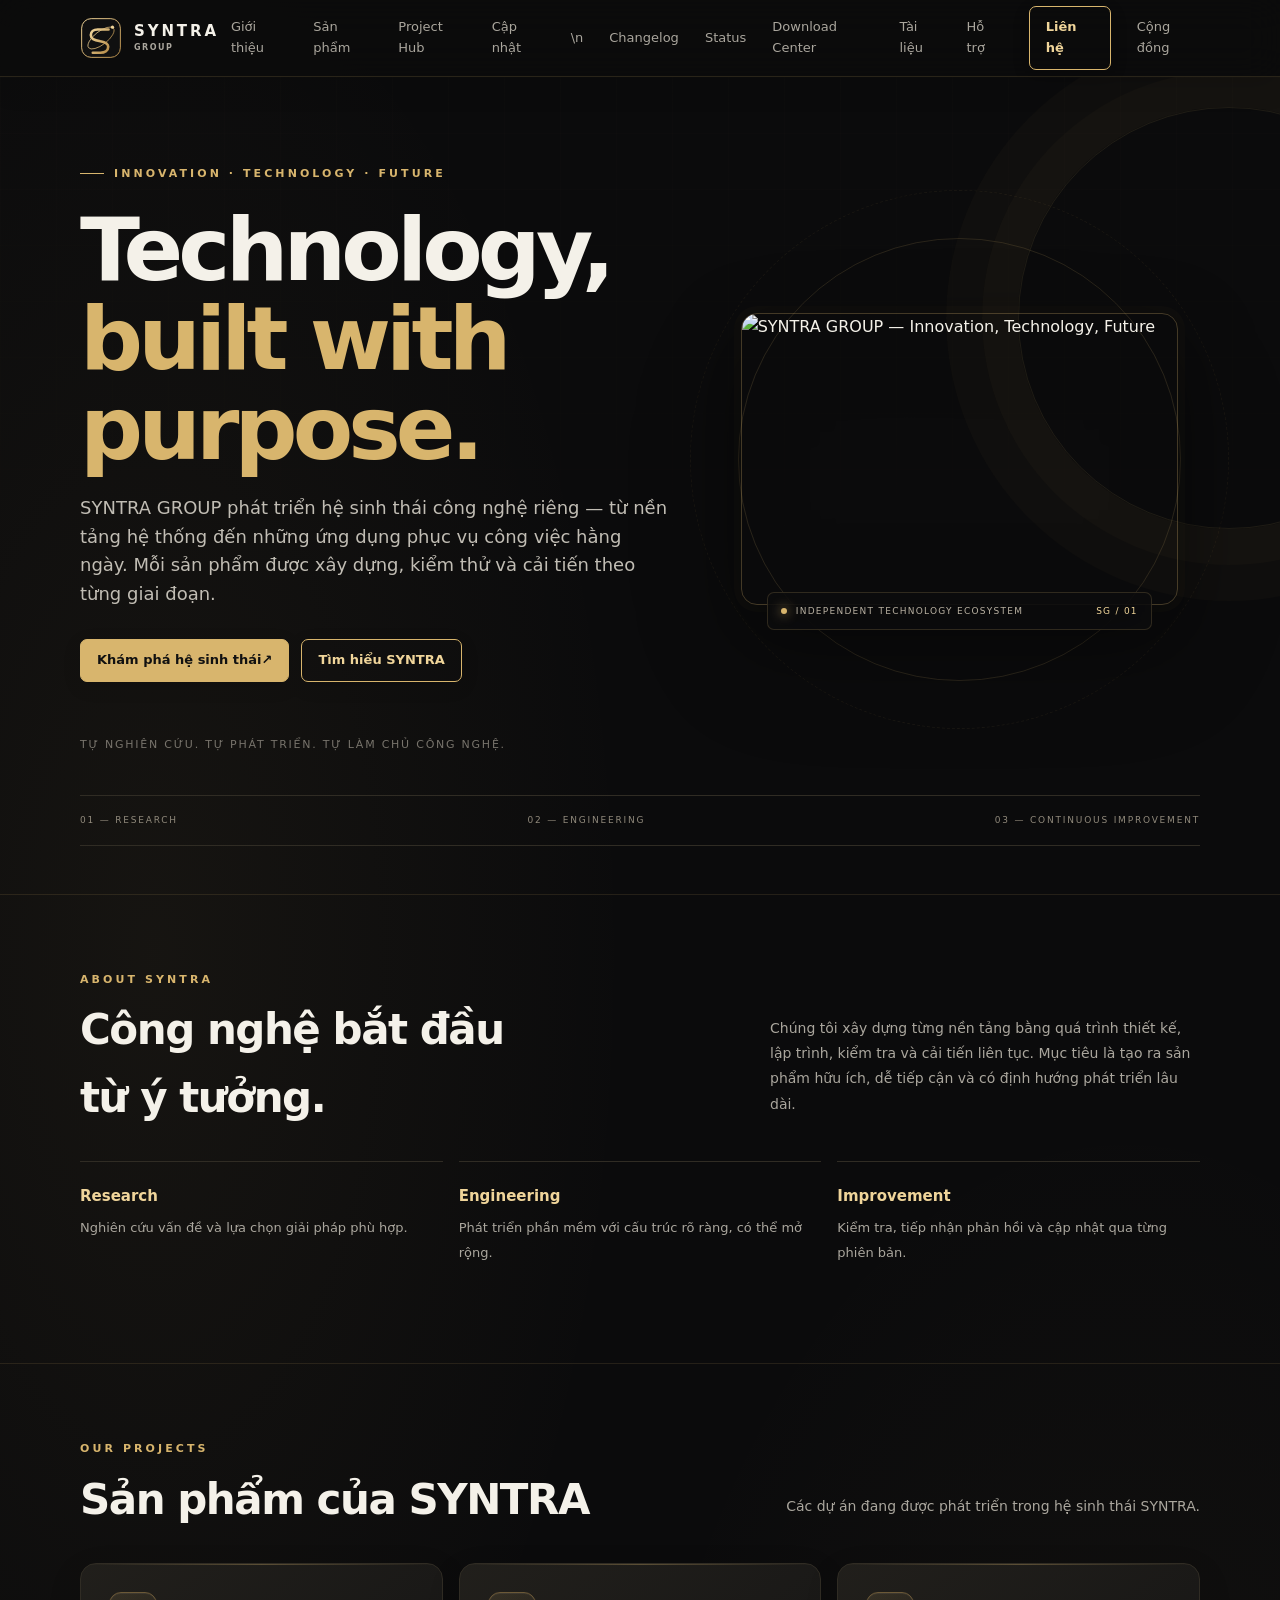
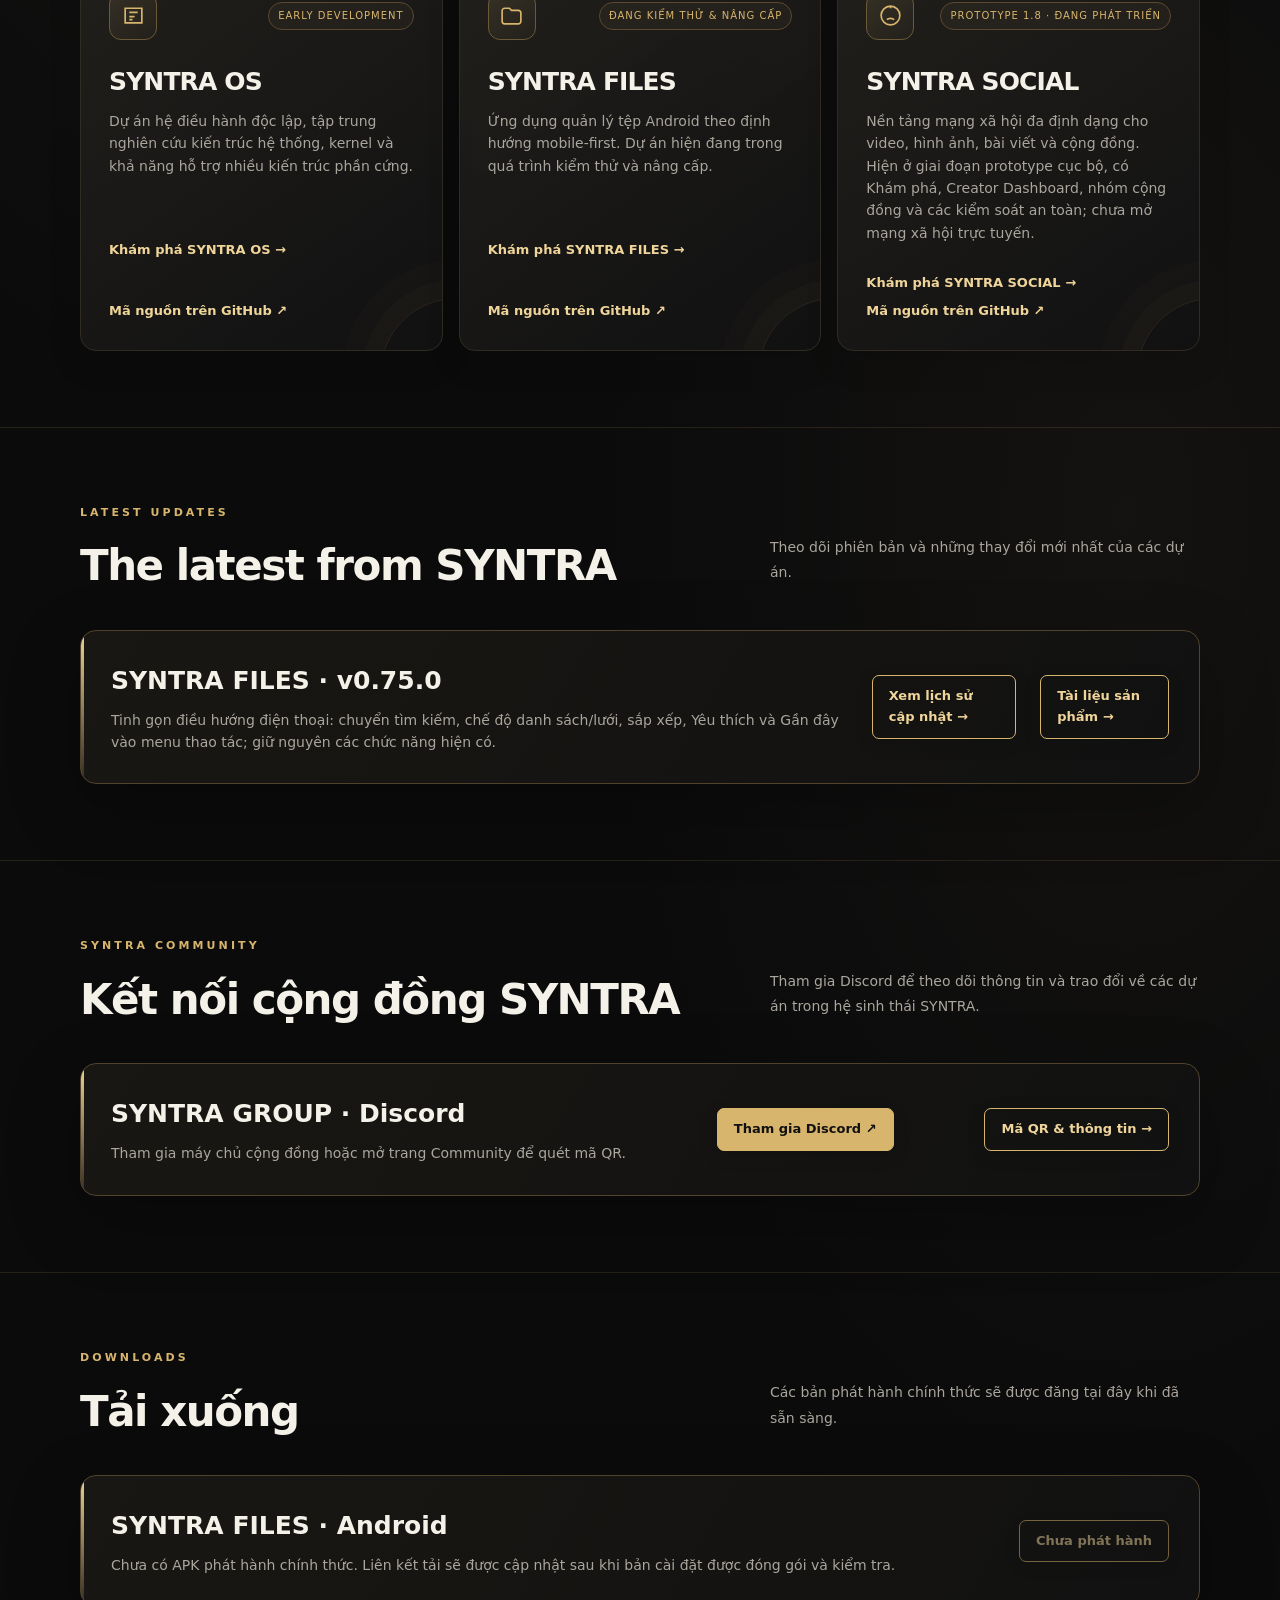
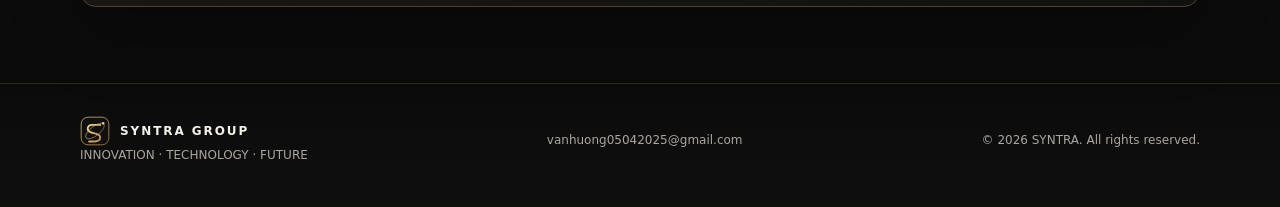
==== index.html @ cfcd8775 "Add Status navigation" ====
<!doctype html>
<html lang="vi">
<head>
  <meta charset="utf-8">
  <meta name="viewport" content="width=device-width, initial-scale=1">
    <meta http-equiv="Content-Security-Policy" content="default-src 'self'; base-uri 'self'; object-src 'none'; frame-src 'none'; form-action 'self'; script-src 'self' 'unsafe-inline'; style-src 'self' 'unsafe-inline'; img-src 'self' data: https://raw.githubusercontent.com; font-src 'self' data:; connect-src 'self'; media-src 'self'; upgrade-insecure-requests">
  <meta name="referrer" content="strict-origin-when-cross-origin">
<meta name="theme-color" content="#101010">
  <link rel="icon" type="image/svg+xml" href="assets/syntra-mark.svg">
  <meta name="description" content="SYNTRA GROUP — Hệ sinh thái công nghệ độc lập, phát triển SYNTRA OS, SYNTRA FILES và SYNTRA SOCIAL.">
  <meta name="author" content="SYNTRA GROUP">
  <link rel="canonical" href="https://dea78799-dotcom.github.io/SYNTRA-Website/">
<meta property="og:type" content="website">
<meta property="og:title" content="SYNTRA GROUP — Innovation · Technology · Future">
<meta property="og:description" content="Tự nghiên cứu, tự phát triển và làm chủ công nghệ với SYNTRA OS, SYNTRA FILES và SYNTRA SOCIAL.">
<meta property="og:url" content="https://dea78799-dotcom.github.io/SYNTRA-Website/">
<meta property="og:image" content="https://raw.githubusercontent.com/dea78799-dotcom/Hinh-anh/main/file_0000000076408209a2b7b2c33b416b28.png">
<meta property="og:image:alt" content="SYNTRA GROUP — Innovation, Technology, Future">
<meta name="twitter:card" content="summary_large_image">
<meta name="twitter:title" content="SYNTRA GROUP — Innovation · Technology · Future">
<meta name="twitter:description" content="Tự nghiên cứu, tự phát triển và làm chủ công nghệ với SYNTRA OS, SYNTRA FILES và SYNTRA SOCIAL.">
<meta name="twitter:image" content="https://raw.githubusercontent.com/dea78799-dotcom/Hinh-anh/main/file_0000000076408209a2b7b2c33b416b28.png">
<title>SYNTRA — Innovation • Technology • Future</title>
  <style>
    :root{color-scheme:dark;--bg:#0b0b0c;--panel:#141415;--panel2:#1b1b1d;--gold:#d8b56d;--gold2:#f0d59a;--text:#f4f1e9;--muted:#aaa69d;--line:#302c24;--max:1120px}
    *{box-sizing:border-box}
    .skip-link{position:absolute;left:12px;top:-60px;z-index:30;padding:10px 14px;background:var(--gold);color:#111;border-radius:6px;font-weight:700}
    .skip-link:focus{top:12px}
    :focus-visible{outline:2px solid var(--gold2);outline-offset:4px}
    .menu-toggle{display:none;width:42px;height:42px;border:1px solid var(--line);border-radius:8px;background:transparent;color:var(--text);align-items:center;justify-content:center;cursor:pointer}
    .menu-toggle svg{width:21px;height:21px}
    .menu-toggle[aria-expanded="true"]{border-color:var(--gold);color:var(--gold2)}
    .reading-progress{position:absolute;left:0;bottom:-1px;height:2px;width:0;background:var(--gold);transition:width .08s linear}
    .hero-logo{display:block;width:min(100%,460px);height:auto;max-height:300px;object-fit:contain;object-position:left center;margin:0 0 28px;border-radius:12px;box-shadow:0 20px 60px rgba(0,0,0,.24)}
    @media(max-width:600px){.hero-logo{width:min(100%,360px);max-height:230px;margin-bottom:22px}}
    .hero{position:relative;overflow:hidden}
    .hero:after{content:"";position:absolute;width:420px;height:420px;right:-160px;top:30px;border:1px solid rgba(216,181,109,.10);border-radius:50%;box-shadow:0 0 0 36px rgba(216,181,109,.025),0 0 0 72px rgba(216,181,109,.018);pointer-events:none}
    .hero .wrap{position:relative;z-index:1}
    html{scroll-behavior:smooth}
    body{margin:0;background:radial-gradient(ellipse at 80% 0%,rgba(216,181,109,.10),transparent 34%),var(--bg);color:var(--text);font-family:Inter,ui-sans-serif,system-ui,-apple-system,"Segoe UI",sans-serif;line-height:1.6}
    a{color:inherit;text-decoration:none}
    .wrap{width:min(var(--max),calc(100% - 40px));margin:auto}
    header{position:sticky;top:0;z-index:10;background:rgba(11,11,12,.88);backdrop-filter:blur(14px);border-bottom:1px solid rgba(216,181,109,.15)}
    .nav{height:76px;display:flex;align-items:center;justify-content:space-between;gap:20px}
    .brand{display:flex;align-items:center;gap:12px;font-weight:800;letter-spacing:.18em}
    .mark{width:42px;height:42px;display:block;flex:0 0 auto;transition:transform .35s ease}.brand:hover .mark{transform:rotate(8deg) scale(1.04)}
    .brand span:last-child{font-size:15px}
    .brand-word{display:flex;flex-direction:column;line-height:1.1;gap:4px}
    .brand-word small{font-size:8px;letter-spacing:.19em;color:var(--muted);font-weight:600}
    .hero-inner{animation:hero-enter .8s ease both}
    @keyframes hero-enter{from{opacity:0;transform:translateY(16px)}to{opacity:1;transform:translateY(0)}}
    .card{transition:transform .25s ease,border-color .25s ease,box-shadow .25s ease}
    .card:hover{transform:translateY(-5px);border-color:#80683e;box-shadow:0 14px 36px rgba(0,0,0,.22)}
    .product-icon svg{width:25px;height:25px;display:block}
    @media(prefers-reduced-motion:reduce){html{scroll-behavior:auto}*,*::before,*::after{animation-duration:.01ms!important;animation-iteration-count:1!important;transition-duration:.01ms!important}}
    nav{display:flex;align-items:center;gap:26px;color:var(--muted);font-size:13px}
    nav a:hover,.text-link:hover{color:var(--gold2)}
    .nav-cta,.button{display:inline-flex;align-items:center;justify-content:center;border:1px solid var(--gold);border-radius:7px;padding:10px 16px;color:var(--gold2);font-size:13px;font-weight:700;transition:.2s}
    .nav-cta:hover,.button:hover{background:var(--gold);color:#111}
    .hero{padding:88px 0 48px;min-height:0;display:block}.hero-layout{display:grid;grid-template-columns:minmax(0,1.05fr) minmax(300px,.85fr);align-items:center;gap:44px}.hero-copy{position:relative;z-index:2}.hero-visual{position:relative;min-height:350px;display:flex;align-items:center;justify-content:center;padding:22px}.hero-logo{position:relative;z-index:1;width:min(100%,460px);max-height:310px;object-fit:contain;object-position:center;margin:0;border:1px solid rgba(216,181,109,.2);box-shadow:0 30px 90px rgba(0,0,0,.42)}.hero-orbit{position:absolute;border:1px solid rgba(216,181,109,.15);border-radius:50%;aspect-ratio:1;pointer-events:none}.orbit-one{width:92%;}.orbit-two{width:112%;border-style:dashed;opacity:.45}.hero-visual-caption{position:absolute;z-index:2;left:10%;right:10%;bottom:4px;display:flex;align-items:center;gap:9px;padding:11px 13px;background:rgba(12,12,13,.86);border:1px solid rgba(216,181,109,.18);border-radius:7px;color:#b9b1a2;font-size:9px;letter-spacing:.14em}.caption-dot{width:6px;height:6px;background:var(--gold);border-radius:50%;box-shadow:0 0 12px var(--gold)}.caption-index{margin-left:auto;color:var(--gold2)}.eyebrow{display:flex;align-items:center;gap:10px}.eyebrow-line{width:24px;height:1px;background:var(--gold)}.hero-bottomline{display:flex;justify-content:space-between;gap:16px;margin-top:42px;padding:17px 0;border-top:1px solid var(--line);border-bottom:1px solid var(--line);color:#77736b;font-size:9px;letter-spacing:.17em}
    .eyebrow{color:var(--gold);font-size:11px;font-weight:800;letter-spacing:.28em;text-transform:uppercase}
    h1{font-size:clamp(46px,8vw,88px);line-height:1.02;letter-spacing:-.055em;margin:22px 0 20px;font-weight:750}
    h1 span{color:var(--gold)}
    .lead{max-width:650px;color:#c1bdb4;font-size:clamp(15px,2vw,18px)}
    .hero-actions{display:flex;flex-wrap:wrap;gap:12px;margin-top:30px}
    .button.primary{background:var(--gold);color:#111}
    .button.primary:hover{background:var(--gold2)}
    .hero-note{margin-top:54px;color:#77736b;font-size:11px;letter-spacing:.16em}
    section{padding:76px 0;border-top:1px solid rgba(216,181,109,.12)}
    .section-head{display:flex;justify-content:space-between;align-items:end;gap:24px;margin-bottom:30px}
    h2{font-size:clamp(28px,4vw,42px);letter-spacing:-.035em;margin:8px 0 0}
    .section-desc{max-width:430px;color:var(--muted);font-size:14px}
    .grid{display:grid;grid-template-columns:repeat(3,minmax(0,1fr));gap:16px}
    .card{background:linear-gradient(145deg,rgba(30,29,26,.96),rgba(17,17,18,.98));border:1px solid var(--line);border-radius:13px;padding:26px;min-height:280px;display:flex;flex-direction:column;position:relative;overflow:hidden}.card:before{content:"";position:absolute;inset:0 0 auto;height:1px;background:linear-gradient(90deg,transparent,rgba(216,181,109,.55),transparent);opacity:.6}.card h3{letter-spacing:-.035em}.card .text-link{display:inline-flex;align-items:center;gap:6px;width:fit-content;padding-top:7px}
    .card-top{display:flex;align-items:center;justify-content:space-between;gap:12px}
    .product-icon{width:48px;height:48px;border:1px solid #6c5937;border-radius:12px;display:grid;place-items:center;color:var(--gold);font-size:22px}
    .status{font-size:10px;letter-spacing:.1em;text-transform:uppercase;color:var(--gold);border:1px solid #5a492e;border-radius:30px;padding:5px 9px}
    h3{font-size:25px;margin:22px 0 8px}
    .card p{color:var(--muted);font-size:14px;margin:0 0 22px;max-width:470px}
    .card .text-link{margin-top:auto;color:var(--gold2);font-size:13px;font-weight:700}
    .download{background:linear-gradient(120deg,#191713,#111);border:1px solid #51432b;border-radius:14px;padding:30px;display:flex;align-items:center;justify-content:space-between;gap:24px}
    .download h3{margin:0 0 8px}
    .download p{margin:0;color:var(--muted);font-size:14px}
    .disabled{opacity:.5;cursor:not-allowed;pointer-events:none}
    .principles{display:grid;grid-template-columns:repeat(3,1fr);gap:16px}
    .principle{padding:22px 0;border-top:1px solid var(--line)}
    .principle b{display:block;color:var(--gold2);font-size:15px;margin-bottom:6px}
    .principle span{color:var(--muted);font-size:13px}
    footer{padding:32px 0 42px;border-top:1px solid rgba(216,181,109,.15);color:var(--muted);font-size:12px}
    .footer-row{display:flex;align-items:center;justify-content:space-between;gap:20px;flex-wrap:wrap}
    .footer-brand{color:var(--text);font-weight:800;letter-spacing:.16em}
    @media(max-width:700px){
      .wrap{width:min(100% - 30px,var(--max))}.nav{height:66px}
      .menu-toggle{display:inline-flex}
      nav{display:none;position:absolute;top:calc(100% + 1px);left:0;right:0;padding:14px 20px 18px;background:#111;border-bottom:1px solid var(--line);flex-direction:column;align-items:stretch;gap:4px}
      nav.open{display:flex}
      nav a{padding:11px 8px}
      nav a:not(.nav-cta){display:block}
      nav .nav-cta{margin-top:6px}
      .hero{padding:62px 0 34px;min-height:0}.hero:after{width:250px;height:250px;right:-170px;top:30px}.hero-layout{grid-template-columns:1fr;gap:26px}.hero-copy{order:1}.hero-visual{order:0;min-height:230px;max-width:520px;width:100%;margin:auto;padding:8px 18px 24px}.hero-logo{width:min(100%,330px);max-height:210px}.hero-visual-caption{bottom:0;left:12%;right:12%;font-size:8px}.hero-bottomline{margin-top:24px;font-size:8px;letter-spacing:.08em;gap:8px}.hero-note{margin-top:32px}
      .section-head{display:block}.section-desc{margin-top:12px}.grid{grid-template-columns:1fr}.card{min-height:220px}
      .download{align-items:flex-start;flex-direction:column}.principles{grid-template-columns:1fr;gap:8px}section{padding:58px 0}
    }
    @media(min-width:701px){.menu-toggle{display:none!important}nav{display:flex!important}}
  
/* SYNTRA responsive refinement */
img,svg,video{max-width:100%}
button,a{-webkit-tap-highlight-color:transparent}
main{min-width:0}
@media(min-width:701px) and (max-width:1050px){
  .wrap{width:min(var(--max,1120px),calc(100% - 48px))}
  nav,.navlinks{gap:clamp(10px,1.6vw,20px)}
  .hero-layout{gap:28px}
  .grid{gap:14px}
}
@media(max-width:700px){
  .wrap{width:calc(100% - 32px)}
  h1{overflow-wrap:anywhere}
  .lead{font-size:15px}
  .section-head{align-items:flex-start}
  .actions,.hero-actions{width:100%}
  .actions .button,.hero-actions .button{min-height:44px}
  .card,.panel,.announcement{min-width:0}
  footer .wrap,footer .footer-inner{align-items:flex-start}
}
@media(max-width:380px){
  .wrap{width:calc(100% - 24px)}
  .brand{letter-spacing:.1em}
  .brand img,.mark{width:34px;height:34px}
  h1{font-size:clamp(36px,12vw,48px)}
  .button{padding:10px 12px;font-size:12px}
}

/* v2.11 — refined visual system */
:root{
  --gold-soft:rgba(216,181,109,.16);
  --surface-shadow:0 24px 70px rgba(0,0,0,.28);
}
body{
  background:
    radial-gradient(ellipse at 12% 28%,rgba(216,181,109,.055),transparent 30%),
    radial-gradient(ellipse at 88% 62%,rgba(216,181,109,.045),transparent 34%),
    var(--bg);
}
header{
  background:rgba(11,11,12,.82);
  -webkit-backdrop-filter:blur(18px);
  backdrop-filter:blur(18px);
  box-shadow:0 8px 30px rgba(0,0,0,.12);
}
.nav{min-width:0}
nav a:not(.nav-cta){
  position:relative;
  transition:color .2s ease;
}
nav a:not(.nav-cta)::after{
  content:"";
  position:absolute;
  left:8px;right:8px;bottom:5px;
  height:1px;
  background:var(--gold);
  transform:scaleX(0);
  transform-origin:left;
  transition:transform .22s ease;
}
nav a:not(.nav-cta):hover::after{transform:scaleX(1)}
.nav-cta,.button{
  min-height:42px;
  box-shadow:0 5px 18px rgba(0,0,0,.12);
}
.hero{isolation:isolate}
.hero:before{
  content:"";
  position:absolute;
  inset:0;
  z-index:-1;
  opacity:.22;
  pointer-events:none;
  background-image:linear-gradient(rgba(216,181,109,.055) 1px,transparent 1px),linear-gradient(90deg,rgba(216,181,109,.055) 1px,transparent 1px);
  background-size:56px 56px;
  mask-image:linear-gradient(to bottom,black,transparent 82%);
}
.hero-visual{filter:drop-shadow(0 22px 44px rgba(0,0,0,.18))}
.hero-logo{
  border-color:rgba(216,181,109,.28);
  border-radius:16px;
  box-shadow:0 28px 80px rgba(0,0,0,.48),0 0 0 7px rgba(216,181,109,.025);
}
.hero-visual-caption{
  -webkit-backdrop-filter:blur(12px);
  backdrop-filter:blur(12px);
}
.hero-bottomline{
  color:#918a7c;
  letter-spacing:.2em;
}
section:not(.hero){scroll-margin-top:88px}
.section-head{align-items:flex-end}
.section-head h2{max-width:680px}
.section-desc{line-height:1.8}
.card{
  border-radius:16px;
  padding:28px;
  background:linear-gradient(145deg,rgba(34,32,28,.94),rgba(17,17,18,.98));
  box-shadow:0 12px 34px rgba(0,0,0,.12);
}
.card:after{
  content:"";
  position:absolute;
  width:150px;height:150px;
  right:-90px;bottom:-100px;
  border:1px solid rgba(216,181,109,.12);
  border-radius:50%;
  box-shadow:0 0 0 18px rgba(216,181,109,.018),0 0 0 38px rgba(216,181,109,.012);
  pointer-events:none;
}
.product-icon{
  background:linear-gradient(145deg,rgba(216,181,109,.12),rgba(216,181,109,.025));
  box-shadow:inset 0 1px rgba(255,255,255,.06);
}
.status{background:rgba(216,181,109,.045)}
.download{
  position:relative;
  overflow:hidden;
  border-radius:16px;
  box-shadow:var(--surface-shadow);
}
.download:before{
  content:"";
  position:absolute;
  top:0;left:0;bottom:0;
  width:3px;
  background:linear-gradient(180deg,var(--gold2),rgba(216,181,109,.12));
}
.principle{transition:border-color .2s ease,transform .2s ease}
.principle:hover{border-color:var(--gold);transform:translateY(-2px)}
footer{background:linear-gradient(180deg,transparent,rgba(216,181,109,.025))}
:focus-visible{outline-offset:4px}
@media(max-width:700px){
  header{background:rgba(11,11,12,.94)}
  nav{border:1px solid rgba(216,181,109,.16);border-radius:0 0 12px 12px;box-shadow:0 20px 40px rgba(0,0,0,.38)}
  nav a:not(.nav-cta)::after{display:none}
  .hero:before{background-size:38px 38px;opacity:.15}
  .hero-visual{filter:none}
  .hero-logo{border-radius:12px}
  .hero-bottomline{letter-spacing:.08em;flex-wrap:wrap}
  .card{padding:23px}
  .download{padding:24px}
  .hero-actions .button{flex:1 1 190px}
}
@media(hover:none){
  .card:hover,.principle:hover{transform:none;box-shadow:none}
}

</style>
<link rel="preconnect" href="https://raw.githubusercontent.com" crossorigin>
</head>
<body>
  <a class="skip-link" href="#main-content">Bỏ qua điều hướng</a>
  <header>
    <div class="reading-progress" id="reading-progress" aria-hidden="true"></div>
    <div class="wrap nav">
      <a class="brand" href="#home" aria-label="SYNTRA trang chủ"><img decoding="async" class="mark" src="assets/syntra-mark.svg" alt=""><span class="brand-word"><span>SYNTRA</span><small>GROUP</small></span></a>
      <button class="menu-toggle" id="menu-toggle" type="button" aria-label="Mở menu" aria-expanded="false" aria-controls="main-nav">
        <svg viewBox="0 0 24 24" fill="none" stroke="currentColor" stroke-width="1.8" stroke-linecap="round" aria-hidden="true"><path d="M4 7h16M4 12h16M4 17h16"/></svg>
      </button>
      <nav id="main-nav" aria-label="Điều hướng chính">
        <a href="about/">Giới thiệu</a>
        <a href="#products">Sản phẩm</a>
        <a href="projects/">Project Hub</a>
        <a href="updates/">Cập nhật</a>\n        <a href="changelog/">Changelog</a><a href="status/">Status</a>
        <a href="downloads/">Download Center</a>
        <a href="docs/">Tài liệu</a>
        <a href="support/">Hỗ trợ</a>
        <a class="nav-cta" href="mailto:vanhuong05042025@gmail.com">Liên hệ</a>
        <a href="community/">Cộng đồng</a>
      </nav>
    </div>
  </header>
  <main id="main-content" tabindex="-1">
    <section class="hero" id="home" style="border-top:0">
      <div class="wrap hero-inner">
        <div class="hero-layout">
          <div class="hero-copy">
            <div class="eyebrow"><span class="eyebrow-line"></span> Innovation · Technology · Future</div>
            <h1>Technology,<br><span>built with purpose.</span></h1>
            <p class="lead">SYNTRA GROUP phát triển hệ sinh thái công nghệ riêng — từ nền tảng hệ thống đến những ứng dụng phục vụ công việc hằng ngày. Mỗi sản phẩm được xây dựng, kiểm thử và cải tiến theo từng giai đoạn.</p>
            <div class="hero-actions">
              <a class="button primary" href="#products">Khám phá hệ sinh thái <span aria-hidden="true">↗</span></a>
              <a class="button" href="#about">Tìm hiểu SYNTRA</a>
            </div>
            <div class="hero-note">TỰ NGHIÊN CỨU. TỰ PHÁT TRIỂN. TỰ LÀM CHỦ CÔNG NGHỆ.</div>
          </div>
          <div class="hero-visual">
            <div class="hero-orbit orbit-one"></div><div class="hero-orbit orbit-two"></div>
            <img decoding="async" class="hero-logo" src="https://raw.githubusercontent.com/dea78799-dotcom/Hinh-anh/main/file_0000000076408209a2b7b2c33b416b28.png" alt="SYNTRA GROUP — Innovation, Technology, Future" width="768" height="512" fetchpriority="high">
            <div class="hero-visual-caption"><span class="caption-dot"></span><span>INDEPENDENT TECHNOLOGY ECOSYSTEM</span><span class="caption-index">SG / 01</span></div>
          </div>
        </div>
        <div class="hero-bottomline"><span>01 — RESEARCH</span><span>02 — ENGINEERING</span><span>03 — CONTINUOUS IMPROVEMENT</span></div>
      </div>
    </section>

    <section id="about">
      <div class="wrap">
        <div class="eyebrow">About SYNTRA</div>
        <div class="section-head">
          <h2>Công nghệ bắt đầu<br>từ ý tưởng.</h2>
          <p class="section-desc">Chúng tôi xây dựng từng nền tảng bằng quá trình thiết kế, lập trình, kiểm tra và cải tiến liên tục. Mục tiêu là tạo ra sản phẩm hữu ích, dễ tiếp cận và có định hướng phát triển lâu dài.</p>
        </div>
        <div class="principles">
          <div class="principle"><b>Research</b><span>Nghiên cứu vấn đề và lựa chọn giải pháp phù hợp.</span></div>
          <div class="principle"><b>Engineering</b><span>Phát triển phần mềm với cấu trúc rõ ràng, có thể mở rộng.</span></div>
          <div class="principle"><b>Improvement</b><span>Kiểm tra, tiếp nhận phản hồi và cập nhật qua từng phiên bản.</span></div>
        </div>
      </div>
    </section>

    <section id="products">
      <div class="wrap">
        <div class="eyebrow">Our projects</div>
        <div class="section-head">
          <h2>Sản phẩm của SYNTRA</h2>
          <p class="section-desc">Các dự án đang được phát triển trong hệ sinh thái SYNTRA.</p>
        </div>
        <div class="grid">
          <article class="card">
            <div class="card-top"><div class="product-icon" aria-hidden="true"><svg viewBox="0 0 24 24" fill="none" stroke="currentColor" stroke-width="1.6"><path d="M4 5h16v14H4z"/><path d="M8 9h8M8 13h5M8 16h3"/></svg></div><span class="status">Early development</span></div>
            <h3>SYNTRA OS</h3>
            <p>Dự án hệ điều hành độc lập, tập trung nghiên cứu kiến trúc hệ thống, kernel và khả năng hỗ trợ nhiều kiến trúc phần cứng.</p>
            <a class="text-link" href="products/syntra-os.html">Khám phá SYNTRA OS →</a>
            <a class="text-link" href="https://github.com/dea78799-dotcom/SyntraOS" target="_blank" rel="noopener noreferrer">Mã nguồn trên GitHub ↗</a>
          </article>
          <article class="card">
            <div class="card-top"><div class="product-icon" aria-hidden="true"><svg viewBox="0 0 24 24" fill="none" stroke="currentColor" stroke-width="1.6"><path d="M3 7.5A2.5 2.5 0 0 1 5.5 5H10l2 2h6.5A2.5 2.5 0 0 1 21 9.5v8a2.5 2.5 0 0 1-2.5 2.5h-13A2.5 2.5 0 0 1 3 17.5z"/></svg></div><span class="status">Đang kiểm thử & nâng cấp</span></div>
            <h3>SYNTRA FILES</h3>
            <p>Ứng dụng quản lý tệp Android theo định hướng mobile-first. Dự án hiện đang trong quá trình kiểm thử và nâng cấp.</p>
            <a class="text-link" href="products/syntra-files.html">Khám phá SYNTRA FILES →</a>
            <a class="text-link" href="https://github.com/dea78799-dotcom/Syntra-Files" target="_blank" rel="noopener noreferrer">Mã nguồn trên GitHub ↗</a>
          </article>
          <article class="card">
            <div class="card-top"><div class="product-icon" aria-hidden="true"><svg viewBox="0 0 24 24" fill="none" stroke="currentColor" stroke-width="1.6"><circle cx="12" cy="12" r="9"/><path d="M8 12h.01M16 12h.01M8.5 16c1.8-1.7 5.2-1.7 7 0M12 3v2"/></svg></div><span class="status">Prototype 1.8 · Đang phát triển</span></div>
            <h3>SYNTRA SOCIAL</h3>
            <p>Nền tảng mạng xã hội đa định dạng cho video, hình ảnh, bài viết và cộng đồng. Hiện ở giai đoạn prototype cục bộ, có Khám phá, Creator Dashboard, nhóm cộng đồng và các kiểm soát an toàn; chưa mở mạng xã hội trực tuyến.</p>
            <a class="text-link" href="products/syntra-social.html">Khám phá SYNTRA SOCIAL →</a>
            <a class="text-link" href="https://github.com/dea78799-dotcom/SYNTRA-Social" target="_blank" rel="noopener noreferrer">Mã nguồn trên GitHub ↗</a>
          </article>
        </div>
      </div>
    </section>




    <section id="updates">
      <div class="wrap">
        <div class="eyebrow">Latest updates</div>
        <div class="section-head">
          <h2>The latest from SYNTRA</h2>
          <p class="section-desc">Theo dõi phiên bản và những thay đổi mới nhất của các dự án.</p>
        </div>
        <div class="download">
          <div>
            <h3>SYNTRA FILES · v0.75.0</h3>
            <p>Tinh gọn điều hướng điện thoại: chuyển tìm kiếm, chế độ danh sách/lưới, sắp xếp, Yêu thích và Gần đây vào menu thao tác; giữ nguyên các chức năng hiện có.</p>
          </div>
          <a class="button" href="updates/">Xem lịch sử cập nhật →</a>
          <a class="button" href="docs/">Tài liệu sản phẩm →</a>
        </div>
      </div>
    </section>

    <section id="community">
      <div class="wrap">
        <div class="eyebrow">SYNTRA Community</div>
        <div class="section-head">
          <h2>Kết nối cộng đồng SYNTRA</h2>
          <p class="section-desc">Tham gia Discord để theo dõi thông tin và trao đổi về các dự án trong hệ sinh thái SYNTRA.</p>
        </div>
        <div class="download">
          <div>
            <h3>SYNTRA GROUP · Discord</h3>
            <p>Tham gia máy chủ cộng đồng hoặc mở trang Community để quét mã QR.</p>
          </div>
          <a class="button primary" href="https://discord.gg/Fs8HxEAsz" target="_blank" rel="noopener noreferrer">Tham gia Discord ↗</a>
          <a class="button" href="community/">Mã QR & thông tin →</a>
        </div>
      </div>
    </section>

    <section id="downloads">
      <div class="wrap">
        <div class="eyebrow">Downloads</div>
        <div class="section-head">
          <h2>Tải xuống</h2>
          <p class="section-desc">Các bản phát hành chính thức sẽ được đăng tại đây khi đã sẵn sàng.</p>
        </div>
        <div class="download">
          <div>
            <h3>SYNTRA FILES · Android</h3>
            <p>Chưa có APK phát hành chính thức. Liên kết tải sẽ được cập nhật sau khi bản cài đặt được đóng gói và kiểm tra.</p>
          </div>
          <span class="button disabled" aria-disabled="true">Chưa phát hành</span>
        </div>
      </div>
    </section>
  </main>
  <footer>
    <div class="wrap footer-row">
      <div><div class="footer-brand" style="display:flex;align-items:center;gap:10px"><img decoding="async" src="assets/syntra-mark.svg" alt="" width="30" height="30">SYNTRA GROUP</div><div>INNOVATION · TECHNOLOGY · FUTURE</div></div>
      <a class="text-link" href="mailto:vanhuong05042025@gmail.com">vanhuong05042025@gmail.com</a>
      <div>© <span id="year"></span> SYNTRA. All rights reserved.</div>
    </div>
  </footer>
  <script>
    (() => {
      const year = document.getElementById("year");
      const menuButton = document.getElementById("menu-toggle");
      const nav = document.getElementById("main-nav");
      const progress = document.getElementById("reading-progress");
      if (year) year.textContent = new Date().getFullYear();

      const closeMenu = () => {
        if (!menuButton || !nav) return;
        menuButton.setAttribute("aria-expanded", "false");
        menuButton.setAttribute("aria-label", "Mở menu");
        nav.classList.remove("open");
      };

      if (menuButton && nav) {
        menuButton.addEventListener("click", () => {
          const isOpen = menuButton.getAttribute("aria-expanded") === "true";
          menuButton.setAttribute("aria-expanded", String(!isOpen));
          menuButton.setAttribute("aria-label", isOpen ? "Mở menu" : "Đóng menu");
          nav.classList.toggle("open", !isOpen);
        });
        nav.querySelectorAll("a").forEach(link => link.addEventListener("click", closeMenu));
        document.addEventListener("keydown", event => {
          if (event.key === "Escape") {
            closeMenu();
            menuButton.focus();
          }
        });
        document.addEventListener("click", event => {
          if (!nav.contains(event.target) && !menuButton.contains(event.target)) closeMenu();
        });
      }

      let ticking = false;
      const updateProgress = () => {
        if (!progress) return;
        const scrollable = document.documentElement.scrollHeight - window.innerHeight;
        const percent = scrollable > 0 ? (window.scrollY / scrollable) * 100 : 0;
        progress.style.width = Math.min(100, Math.max(0, percent)) + "%";
        ticking = false;
      };
      window.addEventListener("scroll", () => {
        if (!ticking) {
          window.requestAnimationFrame(updateProgress);
          ticking = true;
        }
      }, { passive: true });
      window.addEventListener("resize", updateProgress);
      updateProgress();
    })();
  </script>
</body>
</html>
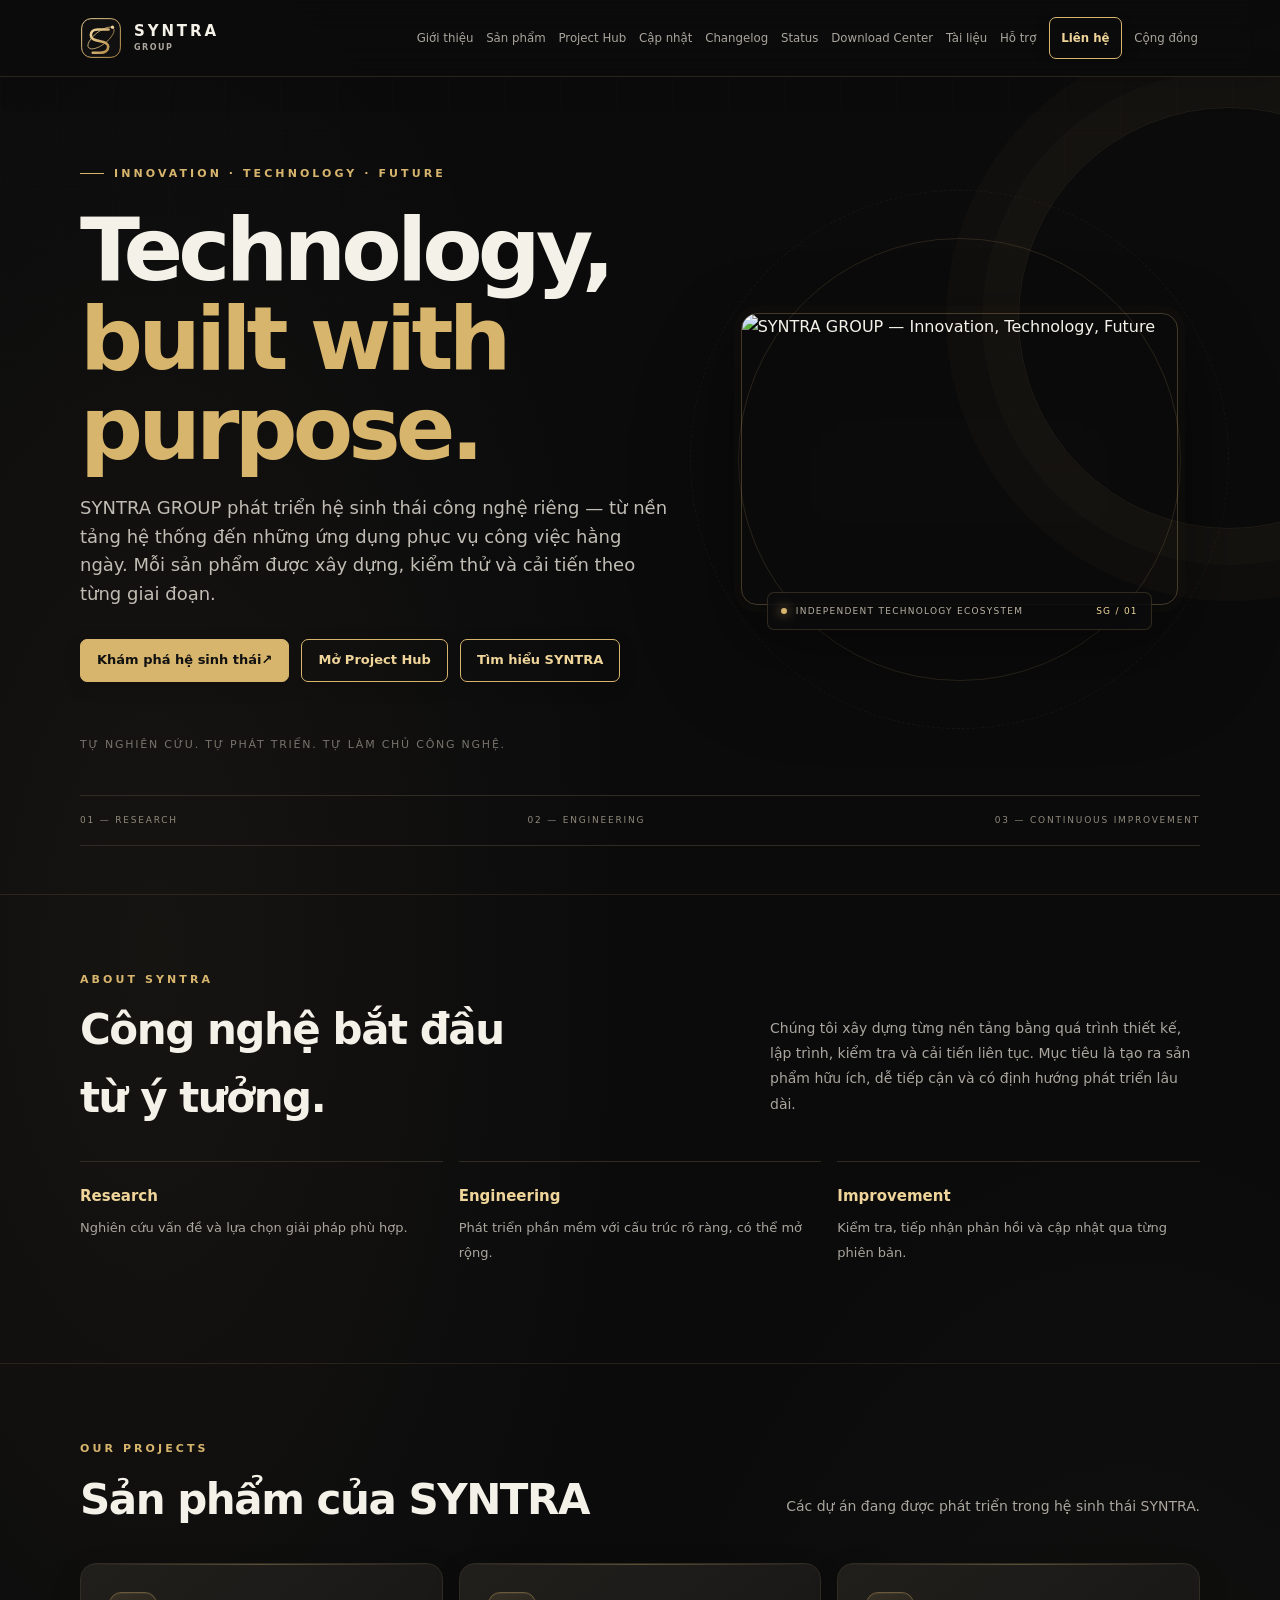
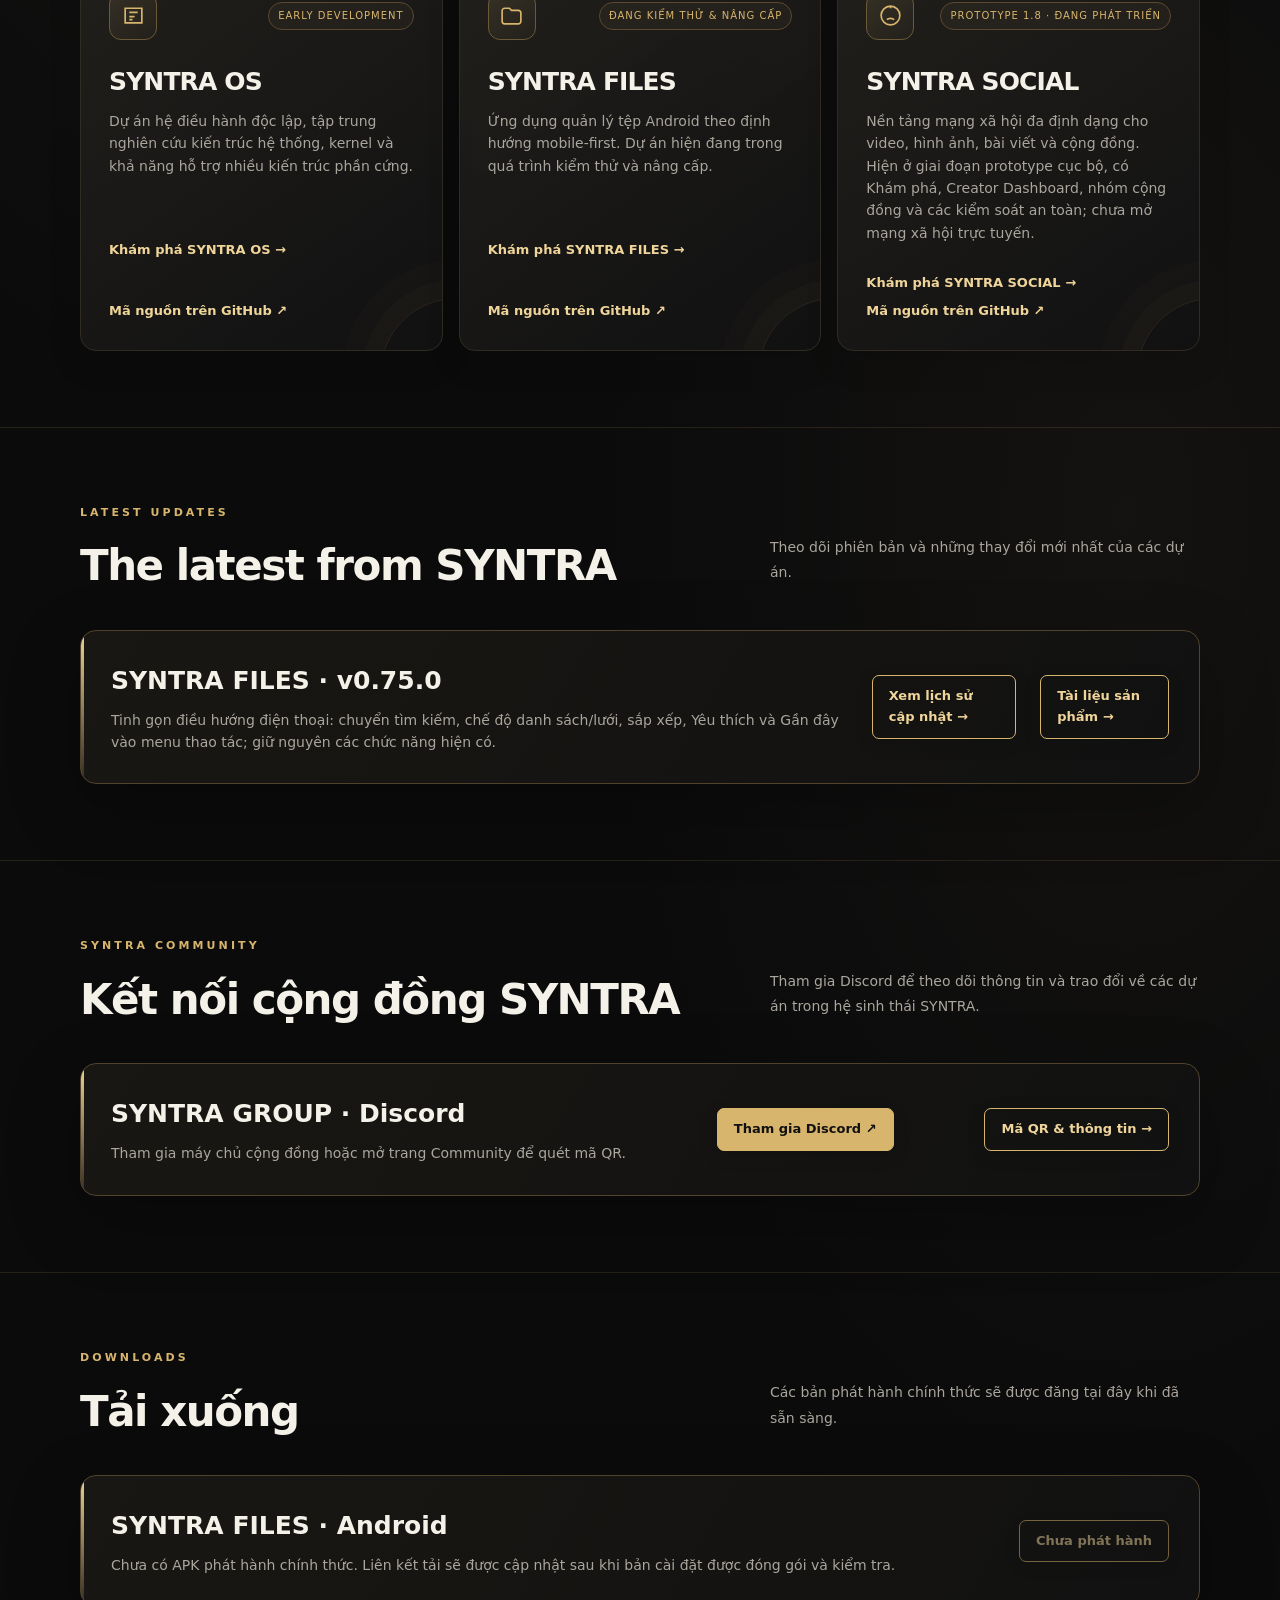
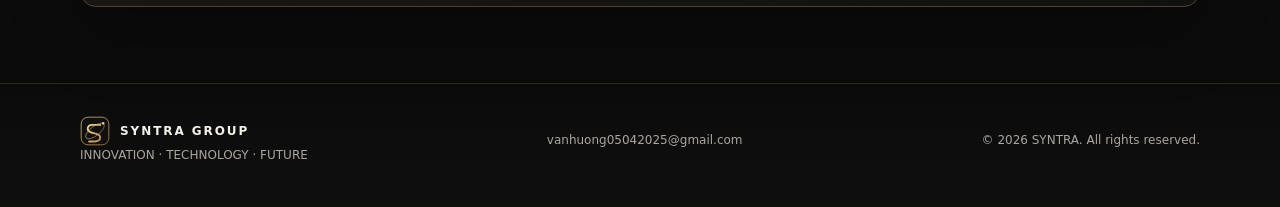
==== commit fef2ec8c: "Improve homepage navigation and mobile usability" ====
--- a/index.html
+++ b/index.html
@@ -252,6 +252,27 @@
   .card:hover,.principle:hover{transform:none;box-shadow:none}
 }
 
+
+
+/* v2.15 — navigation and mobile usability */
+@media(min-width:701px){
+  .nav{gap:clamp(10px,1.5vw,20px)}
+  #main-nav{flex:1 1 auto;min-width:0;max-width:calc(100% - 170px);justify-content:flex-end;gap:clamp(8px,1vw,14px);overflow-x:auto;overflow-y:hidden;white-space:nowrap;scrollbar-width:none;padding:4px 2px}
+  #main-nav::-webkit-scrollbar{display:none}
+  #main-nav a{flex:0 0 auto;font-size:clamp(10px,.92vw,12px)}
+  #main-nav .nav-cta{padding:8px 11px}
+}
+@media(max-width:700px){
+  #main-nav{max-height:calc(100dvh - 68px);overflow-y:auto;overscroll-behavior:contain;padding-bottom:max(18px,env(safe-area-inset-bottom))}
+  #main-nav a{min-height:44px}
+  .hero-actions .button{flex:1 1 170px}
+  .hero-visual{min-height:210px}
+}
+@media(max-width:380px){
+  .hero-actions{gap:9px}
+  .hero-actions .button{flex-basis:100%;width:100%}
+}
+
 </style>
 <link rel="preconnect" href="https://raw.githubusercontent.com" crossorigin>
 </head>
@@ -268,7 +289,9 @@
         <a href="about/">Giới thiệu</a>
         <a href="#products">Sản phẩm</a>
         <a href="projects/">Project Hub</a>
-        <a href="updates/">Cập nhật</a>\n        <a href="changelog/">Changelog</a><a href="status/">Status</a>
+        <a href="updates/">Cập nhật</a>
+        <a href="changelog/">Changelog</a>
+        <a href="status/">Status</a>
         <a href="downloads/">Download Center</a>
         <a href="docs/">Tài liệu</a>
         <a href="support/">Hỗ trợ</a>
@@ -287,6 +310,7 @@
             <p class="lead">SYNTRA GROUP phát triển hệ sinh thái công nghệ riêng — từ nền tảng hệ thống đến những ứng dụng phục vụ công việc hằng ngày. Mỗi sản phẩm được xây dựng, kiểm thử và cải tiến theo từng giai đoạn.</p>
             <div class="hero-actions">
               <a class="button primary" href="#products">Khám phá hệ sinh thái <span aria-hidden="true">↗</span></a>
+              <a class="button" href="projects/">Mở Project Hub</a>
               <a class="button" href="#about">Tìm hiểu SYNTRA</a>
             </div>
             <div class="hero-note">TỰ NGHIÊN CỨU. TỰ PHÁT TRIỂN. TỰ LÀM CHỦ CÔNG NGHỆ.</div>
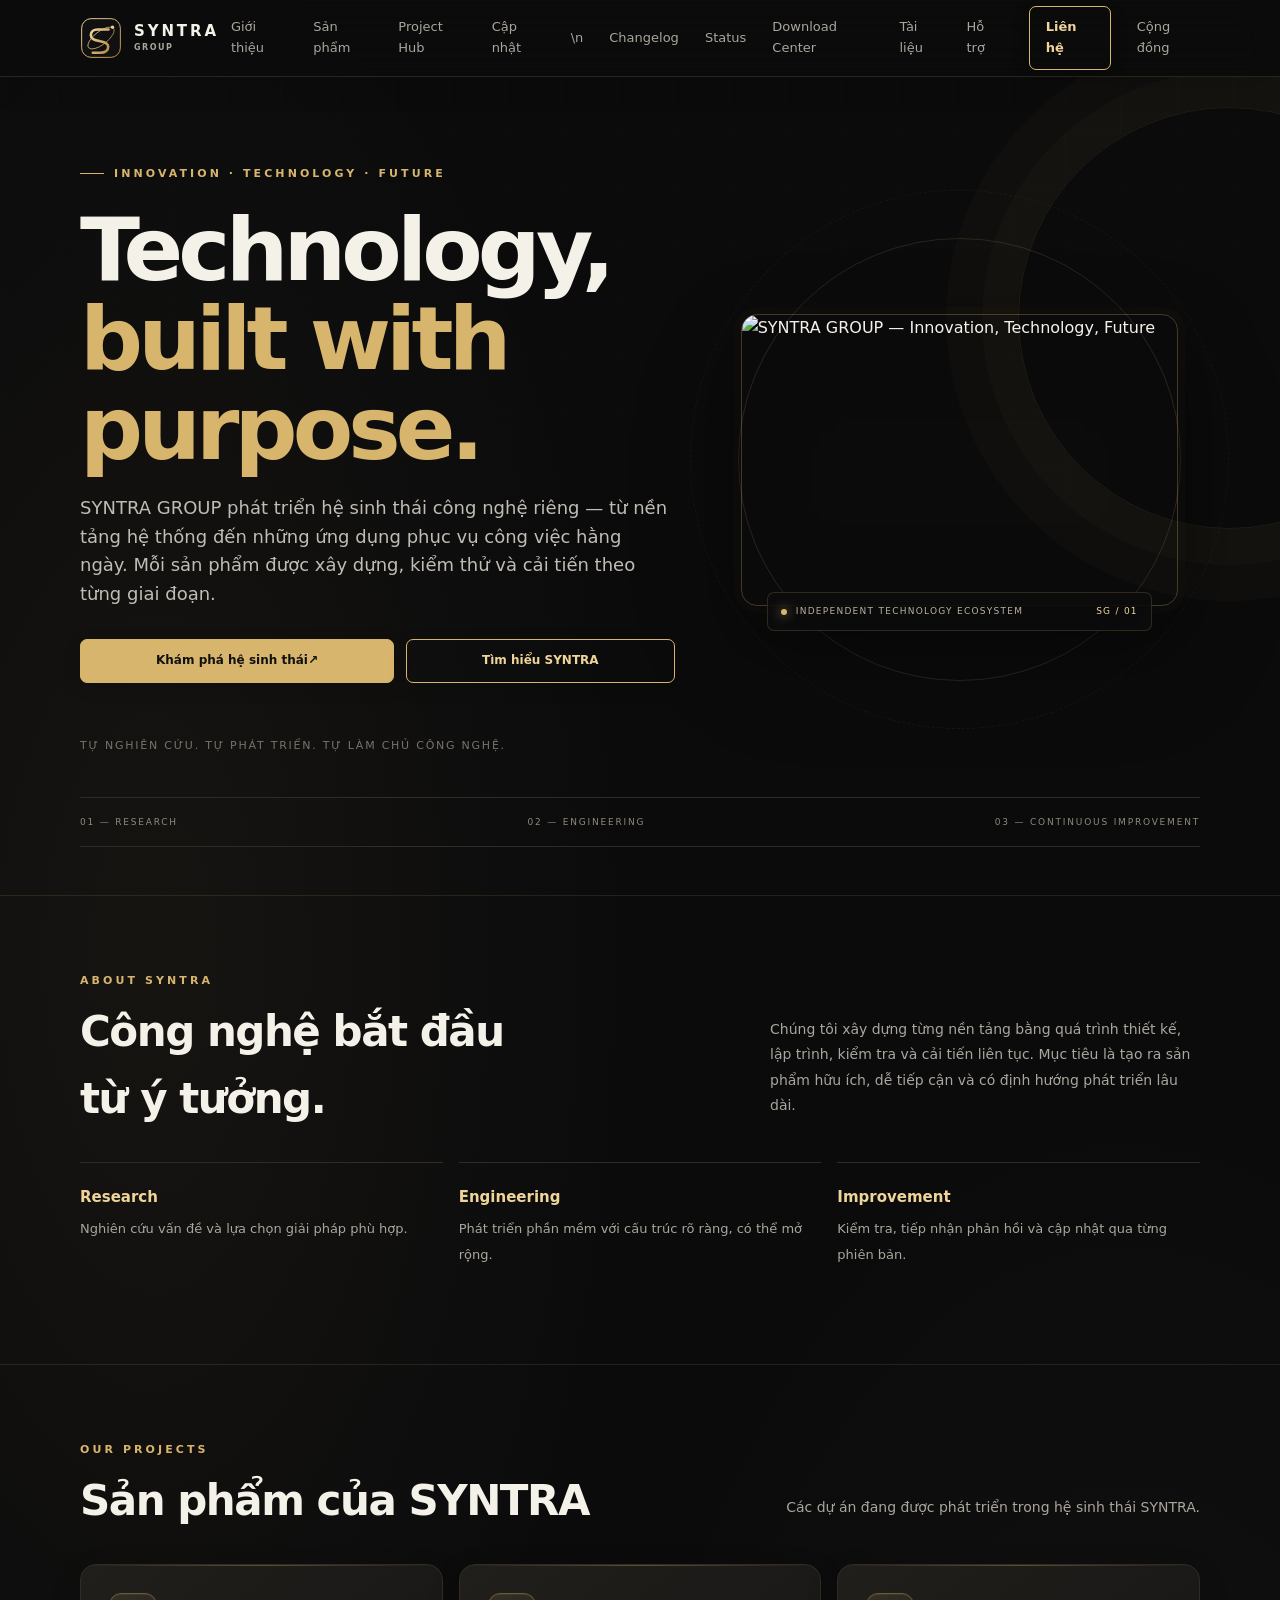
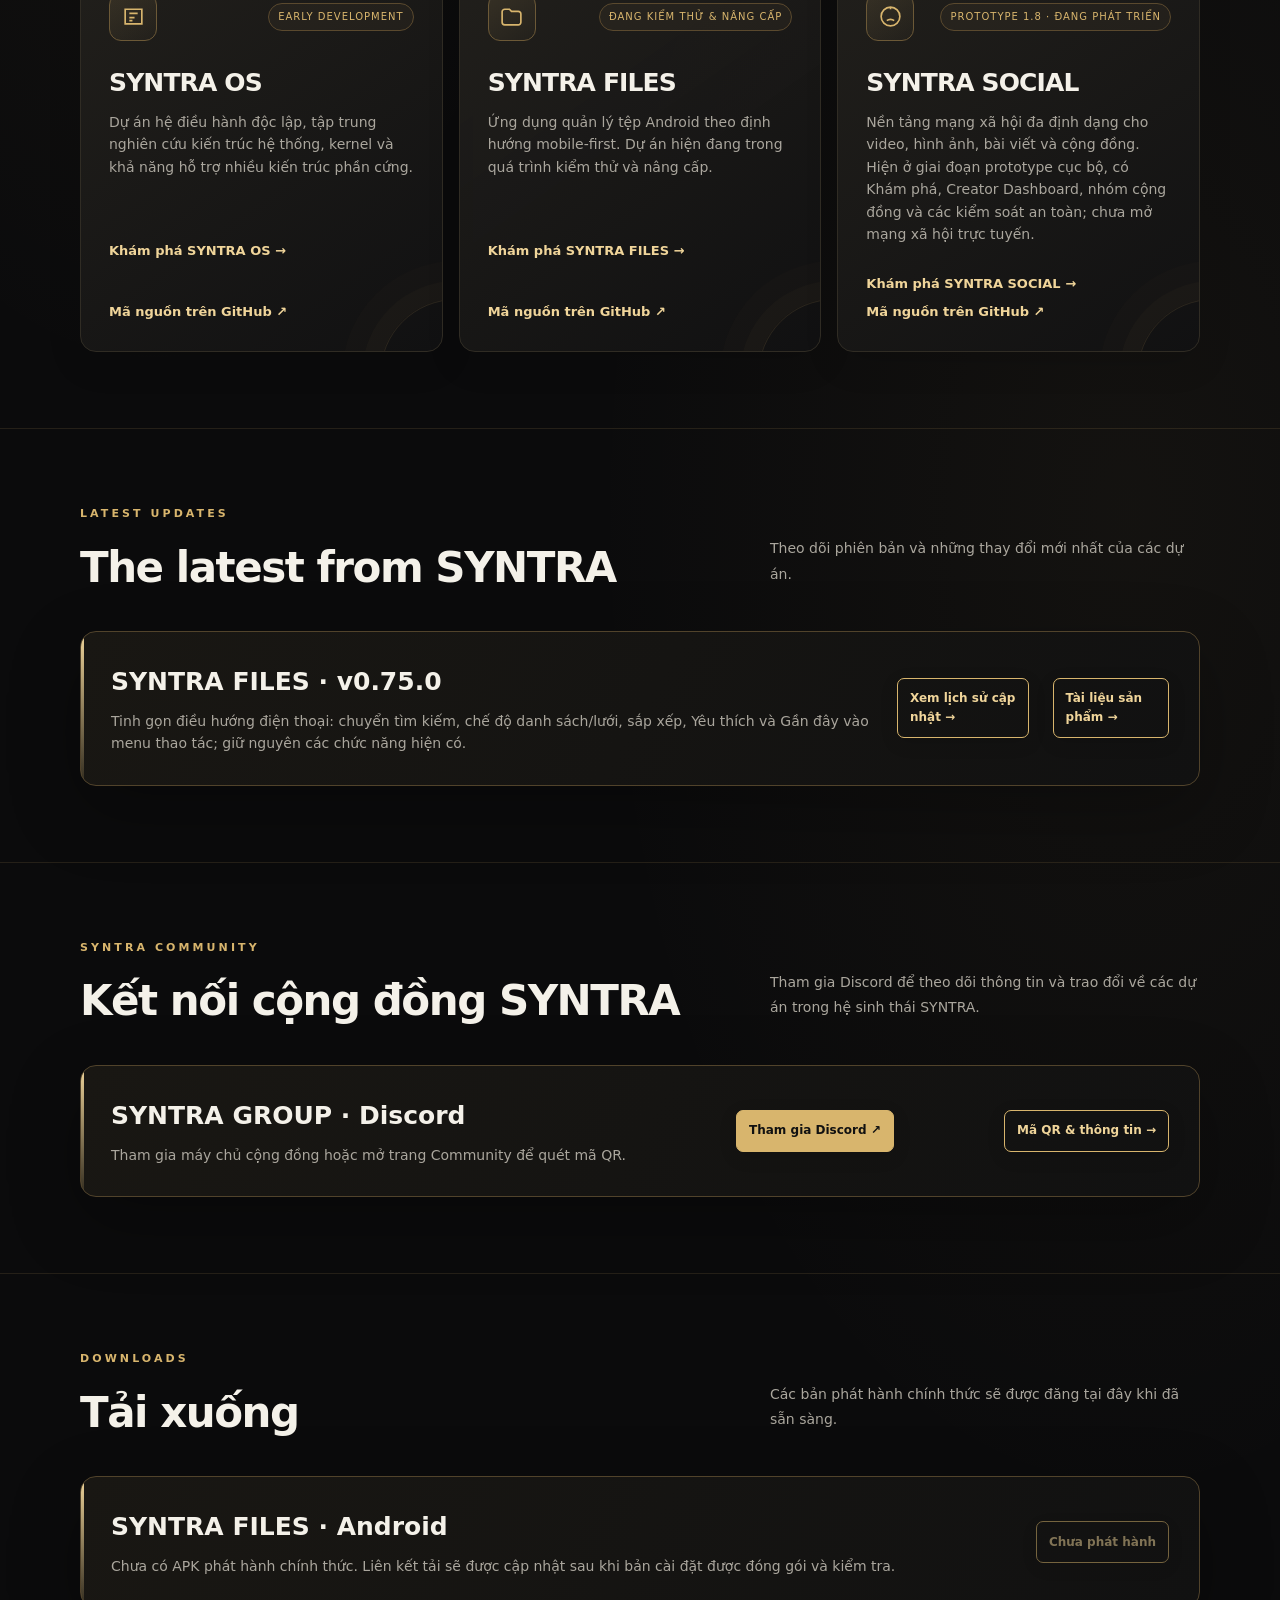
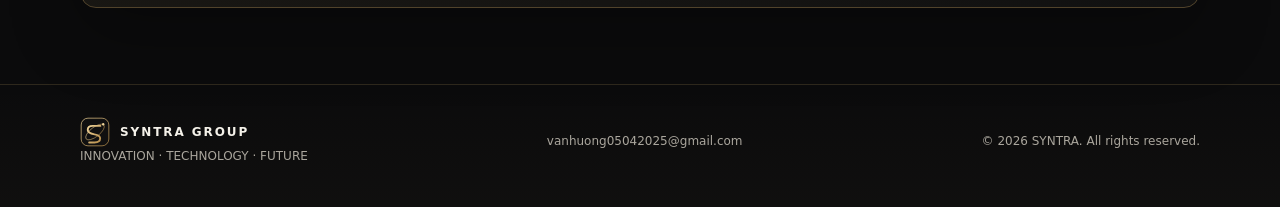
==== commit e8c65f2f: "security: load external stylesheet on index.html" ====
--- a/index.html
+++ b/index.html
@@ -3,7 +3,7 @@
 <head>
   <meta charset="utf-8">
   <meta name="viewport" content="width=device-width, initial-scale=1">
-    <meta http-equiv="Content-Security-Policy" content="default-src 'self'; base-uri 'self'; object-src 'none'; frame-src 'none'; form-action 'self'; script-src 'self' 'unsafe-inline'; style-src 'self' 'unsafe-inline'; img-src 'self' data: https://raw.githubusercontent.com; font-src 'self' data:; connect-src 'self'; media-src 'self'; upgrade-insecure-requests">
+    <meta http-equiv="Content-Security-Policy" content="default-src 'self'; base-uri 'self'; object-src 'none'; frame-src 'none'; form-action 'self'; script-src 'self' 'sha256-x3NwXSSCVYM7sC1DGdpVwP9c28cVpxRcRk7mcyhHF1I='; style-src 'self'; img-src 'self' data: https://raw.githubusercontent.com; font-src 'self' data:; connect-src 'self'; media-src 'self'; upgrade-insecure-requests">
   <meta name="referrer" content="strict-origin-when-cross-origin">
 <meta name="theme-color" content="#101010">
   <link rel="icon" type="image/svg+xml" href="assets/syntra-mark.svg">
@@ -21,259 +21,7 @@
 <meta name="twitter:description" content="Tự nghiên cứu, tự phát triển và làm chủ công nghệ với SYNTRA OS, SYNTRA FILES và SYNTRA SOCIAL.">
 <meta name="twitter:image" content="https://raw.githubusercontent.com/dea78799-dotcom/Hinh-anh/main/file_0000000076408209a2b7b2c33b416b28.png">
 <title>SYNTRA — Innovation • Technology • Future</title>
-  <style>
-    :root{color-scheme:dark;--bg:#0b0b0c;--panel:#141415;--panel2:#1b1b1d;--gold:#d8b56d;--gold2:#f0d59a;--text:#f4f1e9;--muted:#aaa69d;--line:#302c24;--max:1120px}
-    *{box-sizing:border-box}
-    .skip-link{position:absolute;left:12px;top:-60px;z-index:30;padding:10px 14px;background:var(--gold);color:#111;border-radius:6px;font-weight:700}
-    .skip-link:focus{top:12px}
-    :focus-visible{outline:2px solid var(--gold2);outline-offset:4px}
-    .menu-toggle{display:none;width:42px;height:42px;border:1px solid var(--line);border-radius:8px;background:transparent;color:var(--text);align-items:center;justify-content:center;cursor:pointer}
-    .menu-toggle svg{width:21px;height:21px}
-    .menu-toggle[aria-expanded="true"]{border-color:var(--gold);color:var(--gold2)}
-    .reading-progress{position:absolute;left:0;bottom:-1px;height:2px;width:0;background:var(--gold);transition:width .08s linear}
-    .hero-logo{display:block;width:min(100%,460px);height:auto;max-height:300px;object-fit:contain;object-position:left center;margin:0 0 28px;border-radius:12px;box-shadow:0 20px 60px rgba(0,0,0,.24)}
-    @media(max-width:600px){.hero-logo{width:min(100%,360px);max-height:230px;margin-bottom:22px}}
-    .hero{position:relative;overflow:hidden}
-    .hero:after{content:"";position:absolute;width:420px;height:420px;right:-160px;top:30px;border:1px solid rgba(216,181,109,.10);border-radius:50%;box-shadow:0 0 0 36px rgba(216,181,109,.025),0 0 0 72px rgba(216,181,109,.018);pointer-events:none}
-    .hero .wrap{position:relative;z-index:1}
-    html{scroll-behavior:smooth}
-    body{margin:0;background:radial-gradient(ellipse at 80% 0%,rgba(216,181,109,.10),transparent 34%),var(--bg);color:var(--text);font-family:Inter,ui-sans-serif,system-ui,-apple-system,"Segoe UI",sans-serif;line-height:1.6}
-    a{color:inherit;text-decoration:none}
-    .wrap{width:min(var(--max),calc(100% - 40px));margin:auto}
-    header{position:sticky;top:0;z-index:10;background:rgba(11,11,12,.88);backdrop-filter:blur(14px);border-bottom:1px solid rgba(216,181,109,.15)}
-    .nav{height:76px;display:flex;align-items:center;justify-content:space-between;gap:20px}
-    .brand{display:flex;align-items:center;gap:12px;font-weight:800;letter-spacing:.18em}
-    .mark{width:42px;height:42px;display:block;flex:0 0 auto;transition:transform .35s ease}.brand:hover .mark{transform:rotate(8deg) scale(1.04)}
-    .brand span:last-child{font-size:15px}
-    .brand-word{display:flex;flex-direction:column;line-height:1.1;gap:4px}
-    .brand-word small{font-size:8px;letter-spacing:.19em;color:var(--muted);font-weight:600}
-    .hero-inner{animation:hero-enter .8s ease both}
-    @keyframes hero-enter{from{opacity:0;transform:translateY(16px)}to{opacity:1;transform:translateY(0)}}
-    .card{transition:transform .25s ease,border-color .25s ease,box-shadow .25s ease}
-    .card:hover{transform:translateY(-5px);border-color:#80683e;box-shadow:0 14px 36px rgba(0,0,0,.22)}
-    .product-icon svg{width:25px;height:25px;display:block}
-    @media(prefers-reduced-motion:reduce){html{scroll-behavior:auto}*,*::before,*::after{animation-duration:.01ms!important;animation-iteration-count:1!important;transition-duration:.01ms!important}}
-    nav{display:flex;align-items:center;gap:26px;color:var(--muted);font-size:13px}
-    nav a:hover,.text-link:hover{color:var(--gold2)}
-    .nav-cta,.button{display:inline-flex;align-items:center;justify-content:center;border:1px solid var(--gold);border-radius:7px;padding:10px 16px;color:var(--gold2);font-size:13px;font-weight:700;transition:.2s}
-    .nav-cta:hover,.button:hover{background:var(--gold);color:#111}
-    .hero{padding:88px 0 48px;min-height:0;display:block}.hero-layout{display:grid;grid-template-columns:minmax(0,1.05fr) minmax(300px,.85fr);align-items:center;gap:44px}.hero-copy{position:relative;z-index:2}.hero-visual{position:relative;min-height:350px;display:flex;align-items:center;justify-content:center;padding:22px}.hero-logo{position:relative;z-index:1;width:min(100%,460px);max-height:310px;object-fit:contain;object-position:center;margin:0;border:1px solid rgba(216,181,109,.2);box-shadow:0 30px 90px rgba(0,0,0,.42)}.hero-orbit{position:absolute;border:1px solid rgba(216,181,109,.15);border-radius:50%;aspect-ratio:1;pointer-events:none}.orbit-one{width:92%;}.orbit-two{width:112%;border-style:dashed;opacity:.45}.hero-visual-caption{position:absolute;z-index:2;left:10%;right:10%;bottom:4px;display:flex;align-items:center;gap:9px;padding:11px 13px;background:rgba(12,12,13,.86);border:1px solid rgba(216,181,109,.18);border-radius:7px;color:#b9b1a2;font-size:9px;letter-spacing:.14em}.caption-dot{width:6px;height:6px;background:var(--gold);border-radius:50%;box-shadow:0 0 12px var(--gold)}.caption-index{margin-left:auto;color:var(--gold2)}.eyebrow{display:flex;align-items:center;gap:10px}.eyebrow-line{width:24px;height:1px;background:var(--gold)}.hero-bottomline{display:flex;justify-content:space-between;gap:16px;margin-top:42px;padding:17px 0;border-top:1px solid var(--line);border-bottom:1px solid var(--line);color:#77736b;font-size:9px;letter-spacing:.17em}
-    .eyebrow{color:var(--gold);font-size:11px;font-weight:800;letter-spacing:.28em;text-transform:uppercase}
-    h1{font-size:clamp(46px,8vw,88px);line-height:1.02;letter-spacing:-.055em;margin:22px 0 20px;font-weight:750}
-    h1 span{color:var(--gold)}
-    .lead{max-width:650px;color:#c1bdb4;font-size:clamp(15px,2vw,18px)}
-    .hero-actions{display:flex;flex-wrap:wrap;gap:12px;margin-top:30px}
-    .button.primary{background:var(--gold);color:#111}
-    .button.primary:hover{background:var(--gold2)}
-    .hero-note{margin-top:54px;color:#77736b;font-size:11px;letter-spacing:.16em}
-    section{padding:76px 0;border-top:1px solid rgba(216,181,109,.12)}
-    .section-head{display:flex;justify-content:space-between;align-items:end;gap:24px;margin-bottom:30px}
-    h2{font-size:clamp(28px,4vw,42px);letter-spacing:-.035em;margin:8px 0 0}
-    .section-desc{max-width:430px;color:var(--muted);font-size:14px}
-    .grid{display:grid;grid-template-columns:repeat(3,minmax(0,1fr));gap:16px}
-    .card{background:linear-gradient(145deg,rgba(30,29,26,.96),rgba(17,17,18,.98));border:1px solid var(--line);border-radius:13px;padding:26px;min-height:280px;display:flex;flex-direction:column;position:relative;overflow:hidden}.card:before{content:"";position:absolute;inset:0 0 auto;height:1px;background:linear-gradient(90deg,transparent,rgba(216,181,109,.55),transparent);opacity:.6}.card h3{letter-spacing:-.035em}.card .text-link{display:inline-flex;align-items:center;gap:6px;width:fit-content;padding-top:7px}
-    .card-top{display:flex;align-items:center;justify-content:space-between;gap:12px}
-    .product-icon{width:48px;height:48px;border:1px solid #6c5937;border-radius:12px;display:grid;place-items:center;color:var(--gold);font-size:22px}
-    .status{font-size:10px;letter-spacing:.1em;text-transform:uppercase;color:var(--gold);border:1px solid #5a492e;border-radius:30px;padding:5px 9px}
-    h3{font-size:25px;margin:22px 0 8px}
-    .card p{color:var(--muted);font-size:14px;margin:0 0 22px;max-width:470px}
-    .card .text-link{margin-top:auto;color:var(--gold2);font-size:13px;font-weight:700}
-    .download{background:linear-gradient(120deg,#191713,#111);border:1px solid #51432b;border-radius:14px;padding:30px;display:flex;align-items:center;justify-content:space-between;gap:24px}
-    .download h3{margin:0 0 8px}
-    .download p{margin:0;color:var(--muted);font-size:14px}
-    .disabled{opacity:.5;cursor:not-allowed;pointer-events:none}
-    .principles{display:grid;grid-template-columns:repeat(3,1fr);gap:16px}
-    .principle{padding:22px 0;border-top:1px solid var(--line)}
-    .principle b{display:block;color:var(--gold2);font-size:15px;margin-bottom:6px}
-    .principle span{color:var(--muted);font-size:13px}
-    footer{padding:32px 0 42px;border-top:1px solid rgba(216,181,109,.15);color:var(--muted);font-size:12px}
-    .footer-row{display:flex;align-items:center;justify-content:space-between;gap:20px;flex-wrap:wrap}
-    .footer-brand{color:var(--text);font-weight:800;letter-spacing:.16em}
-    @media(max-width:700px){
-      .wrap{width:min(100% - 30px,var(--max))}.nav{height:66px}
-      .menu-toggle{display:inline-flex}
-      nav{display:none;position:absolute;top:calc(100% + 1px);left:0;right:0;padding:14px 20px 18px;background:#111;border-bottom:1px solid var(--line);flex-direction:column;align-items:stretch;gap:4px}
-      nav.open{display:flex}
-      nav a{padding:11px 8px}
-      nav a:not(.nav-cta){display:block}
-      nav .nav-cta{margin-top:6px}
-      .hero{padding:62px 0 34px;min-height:0}.hero:after{width:250px;height:250px;right:-170px;top:30px}.hero-layout{grid-template-columns:1fr;gap:26px}.hero-copy{order:1}.hero-visual{order:0;min-height:230px;max-width:520px;width:100%;margin:auto;padding:8px 18px 24px}.hero-logo{width:min(100%,330px);max-height:210px}.hero-visual-caption{bottom:0;left:12%;right:12%;font-size:8px}.hero-bottomline{margin-top:24px;font-size:8px;letter-spacing:.08em;gap:8px}.hero-note{margin-top:32px}
-      .section-head{display:block}.section-desc{margin-top:12px}.grid{grid-template-columns:1fr}.card{min-height:220px}
-      .download{align-items:flex-start;flex-direction:column}.principles{grid-template-columns:1fr;gap:8px}section{padding:58px 0}
-    }
-    @media(min-width:701px){.menu-toggle{display:none!important}nav{display:flex!important}}
-  
-/* SYNTRA responsive refinement */
-img,svg,video{max-width:100%}
-button,a{-webkit-tap-highlight-color:transparent}
-main{min-width:0}
-@media(min-width:701px) and (max-width:1050px){
-  .wrap{width:min(var(--max,1120px),calc(100% - 48px))}
-  nav,.navlinks{gap:clamp(10px,1.6vw,20px)}
-  .hero-layout{gap:28px}
-  .grid{gap:14px}
-}
-@media(max-width:700px){
-  .wrap{width:calc(100% - 32px)}
-  h1{overflow-wrap:anywhere}
-  .lead{font-size:15px}
-  .section-head{align-items:flex-start}
-  .actions,.hero-actions{width:100%}
-  .actions .button,.hero-actions .button{min-height:44px}
-  .card,.panel,.announcement{min-width:0}
-  footer .wrap,footer .footer-inner{align-items:flex-start}
-}
-@media(max-width:380px){
-  .wrap{width:calc(100% - 24px)}
-  .brand{letter-spacing:.1em}
-  .brand img,.mark{width:34px;height:34px}
-  h1{font-size:clamp(36px,12vw,48px)}
-  .button{padding:10px 12px;font-size:12px}
-}
-
-/* v2.11 — refined visual system */
-:root{
-  --gold-soft:rgba(216,181,109,.16);
-  --surface-shadow:0 24px 70px rgba(0,0,0,.28);
-}
-body{
-  background:
-    radial-gradient(ellipse at 12% 28%,rgba(216,181,109,.055),transparent 30%),
-    radial-gradient(ellipse at 88% 62%,rgba(216,181,109,.045),transparent 34%),
-    var(--bg);
-}
-header{
-  background:rgba(11,11,12,.82);
-  -webkit-backdrop-filter:blur(18px);
-  backdrop-filter:blur(18px);
-  box-shadow:0 8px 30px rgba(0,0,0,.12);
-}
-.nav{min-width:0}
-nav a:not(.nav-cta){
-  position:relative;
-  transition:color .2s ease;
-}
-nav a:not(.nav-cta)::after{
-  content:"";
-  position:absolute;
-  left:8px;right:8px;bottom:5px;
-  height:1px;
-  background:var(--gold);
-  transform:scaleX(0);
-  transform-origin:left;
-  transition:transform .22s ease;
-}
-nav a:not(.nav-cta):hover::after{transform:scaleX(1)}
-.nav-cta,.button{
-  min-height:42px;
-  box-shadow:0 5px 18px rgba(0,0,0,.12);
-}
-.hero{isolation:isolate}
-.hero:before{
-  content:"";
-  position:absolute;
-  inset:0;
-  z-index:-1;
-  opacity:.22;
-  pointer-events:none;
-  background-image:linear-gradient(rgba(216,181,109,.055) 1px,transparent 1px),linear-gradient(90deg,rgba(216,181,109,.055) 1px,transparent 1px);
-  background-size:56px 56px;
-  mask-image:linear-gradient(to bottom,black,transparent 82%);
-}
-.hero-visual{filter:drop-shadow(0 22px 44px rgba(0,0,0,.18))}
-.hero-logo{
-  border-color:rgba(216,181,109,.28);
-  border-radius:16px;
-  box-shadow:0 28px 80px rgba(0,0,0,.48),0 0 0 7px rgba(216,181,109,.025);
-}
-.hero-visual-caption{
-  -webkit-backdrop-filter:blur(12px);
-  backdrop-filter:blur(12px);
-}
-.hero-bottomline{
-  color:#918a7c;
-  letter-spacing:.2em;
-}
-section:not(.hero){scroll-margin-top:88px}
-.section-head{align-items:flex-end}
-.section-head h2{max-width:680px}
-.section-desc{line-height:1.8}
-.card{
-  border-radius:16px;
-  padding:28px;
-  background:linear-gradient(145deg,rgba(34,32,28,.94),rgba(17,17,18,.98));
-  box-shadow:0 12px 34px rgba(0,0,0,.12);
-}
-.card:after{
-  content:"";
-  position:absolute;
-  width:150px;height:150px;
-  right:-90px;bottom:-100px;
-  border:1px solid rgba(216,181,109,.12);
-  border-radius:50%;
-  box-shadow:0 0 0 18px rgba(216,181,109,.018),0 0 0 38px rgba(216,181,109,.012);
-  pointer-events:none;
-}
-.product-icon{
-  background:linear-gradient(145deg,rgba(216,181,109,.12),rgba(216,181,109,.025));
-  box-shadow:inset 0 1px rgba(255,255,255,.06);
-}
-.status{background:rgba(216,181,109,.045)}
-.download{
-  position:relative;
-  overflow:hidden;
-  border-radius:16px;
-  box-shadow:var(--surface-shadow);
-}
-.download:before{
-  content:"";
-  position:absolute;
-  top:0;left:0;bottom:0;
-  width:3px;
-  background:linear-gradient(180deg,var(--gold2),rgba(216,181,109,.12));
-}
-.principle{transition:border-color .2s ease,transform .2s ease}
-.principle:hover{border-color:var(--gold);transform:translateY(-2px)}
-footer{background:linear-gradient(180deg,transparent,rgba(216,181,109,.025))}
-:focus-visible{outline-offset:4px}
-@media(max-width:700px){
-  header{background:rgba(11,11,12,.94)}
-  nav{border:1px solid rgba(216,181,109,.16);border-radius:0 0 12px 12px;box-shadow:0 20px 40px rgba(0,0,0,.38)}
-  nav a:not(.nav-cta)::after{display:none}
-  .hero:before{background-size:38px 38px;opacity:.15}
-  .hero-visual{filter:none}
-  .hero-logo{border-radius:12px}
-  .hero-bottomline{letter-spacing:.08em;flex-wrap:wrap}
-  .card{padding:23px}
-  .download{padding:24px}
-  .hero-actions .button{flex:1 1 190px}
-}
-@media(hover:none){
-  .card:hover,.principle:hover{transform:none;box-shadow:none}
-}
-
-
-
-/* v2.15 — navigation and mobile usability */
-@media(min-width:701px){
-  .nav{gap:clamp(10px,1.5vw,20px)}
-  #main-nav{flex:1 1 auto;min-width:0;max-width:calc(100% - 170px);justify-content:flex-end;gap:clamp(8px,1vw,14px);overflow-x:auto;overflow-y:hidden;white-space:nowrap;scrollbar-width:none;padding:4px 2px}
-  #main-nav::-webkit-scrollbar{display:none}
-  #main-nav a{flex:0 0 auto;font-size:clamp(10px,.92vw,12px)}
-  #main-nav .nav-cta{padding:8px 11px}
-}
-@media(max-width:700px){
-  #main-nav{max-height:calc(100dvh - 68px);overflow-y:auto;overscroll-behavior:contain;padding-bottom:max(18px,env(safe-area-inset-bottom))}
-  #main-nav a{min-height:44px}
-  .hero-actions .button{flex:1 1 170px}
-  .hero-visual{min-height:210px}
-}
-@media(max-width:380px){
-  .hero-actions{gap:9px}
-  .hero-actions .button{flex-basis:100%;width:100%}
-}
-
-</style>
+  <link rel="stylesheet" href="assets/css/pages/home.css">
 <link rel="preconnect" href="https://raw.githubusercontent.com" crossorigin>
 </head>
 <body>
@@ -289,9 +37,7 @@
         <a href="about/">Giới thiệu</a>
         <a href="#products">Sản phẩm</a>
         <a href="projects/">Project Hub</a>
-        <a href="updates/">Cập nhật</a>
-        <a href="changelog/">Changelog</a>
-        <a href="status/">Status</a>
+        <a href="updates/">Cập nhật</a>\n        <a href="changelog/">Changelog</a><a href="status/">Status</a>
         <a href="downloads/">Download Center</a>
         <a href="docs/">Tài liệu</a>
         <a href="support/">Hỗ trợ</a>
@@ -301,7 +47,7 @@
     </div>
   </header>
   <main id="main-content" tabindex="-1">
-    <section class="hero" id="home" style="border-top:0">
+    <section class="hero" id="home">
       <div class="wrap hero-inner">
         <div class="hero-layout">
           <div class="hero-copy">
@@ -310,7 +56,6 @@
             <p class="lead">SYNTRA GROUP phát triển hệ sinh thái công nghệ riêng — từ nền tảng hệ thống đến những ứng dụng phục vụ công việc hằng ngày. Mỗi sản phẩm được xây dựng, kiểm thử và cải tiến theo từng giai đoạn.</p>
             <div class="hero-actions">
               <a class="button primary" href="#products">Khám phá hệ sinh thái <span aria-hidden="true">↗</span></a>
-              <a class="button" href="projects/">Mở Project Hub</a>
               <a class="button" href="#about">Tìm hiểu SYNTRA</a>
             </div>
             <div class="hero-note">TỰ NGHIÊN CỨU. TỰ PHÁT TRIỂN. TỰ LÀM CHỦ CÔNG NGHỆ.</div>
@@ -431,7 +176,7 @@
   </main>
   <footer>
     <div class="wrap footer-row">
-      <div><div class="footer-brand" style="display:flex;align-items:center;gap:10px"><img decoding="async" src="assets/syntra-mark.svg" alt="" width="30" height="30">SYNTRA GROUP</div><div>INNOVATION · TECHNOLOGY · FUTURE</div></div>
+      <div><div class="footer-brand"><img decoding="async" src="assets/syntra-mark.svg" alt="" width="30" height="30">SYNTRA GROUP</div><div>INNOVATION · TECHNOLOGY · FUTURE</div></div>
       <a class="text-link" href="mailto:vanhuong05042025@gmail.com">vanhuong05042025@gmail.com</a>
       <div>© <span id="year"></span> SYNTRA. All rights reserved.</div>
     </div>
--- a/assets/css/pages/home.css
+++ b/assets/css/pages/home.css
@@ -0,0 +1,231 @@
+:root{color-scheme:dark;--bg:#0b0b0c;--panel:#141415;--panel2:#1b1b1d;--gold:#d8b56d;--gold2:#f0d59a;--text:#f4f1e9;--muted:#aaa69d;--line:#302c24;--max:1120px}
+    *{box-sizing:border-box}
+    .skip-link{position:absolute;left:12px;top:-60px;z-index:30;padding:10px 14px;background:var(--gold);color:#111;border-radius:6px;font-weight:700}
+    .skip-link:focus{top:12px}
+    :focus-visible{outline:2px solid var(--gold2);outline-offset:4px}
+    .menu-toggle{display:none;width:42px;height:42px;border:1px solid var(--line);border-radius:8px;background:transparent;color:var(--text);align-items:center;justify-content:center;cursor:pointer}
+    .menu-toggle svg{width:21px;height:21px}
+    .menu-toggle[aria-expanded="true"]{border-color:var(--gold);color:var(--gold2)}
+    .reading-progress{position:absolute;left:0;bottom:-1px;height:2px;width:0;background:var(--gold);transition:width .08s linear}
+    .hero-logo{display:block;width:min(100%,460px);height:auto;max-height:300px;object-fit:contain;object-position:left center;margin:0 0 28px;border-radius:12px;box-shadow:0 20px 60px rgba(0,0,0,.24)}
+    @media(max-width:600px){.hero-logo{width:min(100%,360px);max-height:230px;margin-bottom:22px}}
+    .hero{position:relative;overflow:hidden}
+    .hero:after{content:"";position:absolute;width:420px;height:420px;right:-160px;top:30px;border:1px solid rgba(216,181,109,.10);border-radius:50%;box-shadow:0 0 0 36px rgba(216,181,109,.025),0 0 0 72px rgba(216,181,109,.018);pointer-events:none}
+    .hero .wrap{position:relative;z-index:1}
+    html{scroll-behavior:smooth}
+    body{margin:0;background:radial-gradient(ellipse at 80% 0%,rgba(216,181,109,.10),transparent 34%),var(--bg);color:var(--text);font-family:Inter,ui-sans-serif,system-ui,-apple-system,"Segoe UI",sans-serif;line-height:1.6}
+    a{color:inherit;text-decoration:none}
+    .wrap{width:min(var(--max),calc(100% - 40px));margin:auto}
+    header{position:sticky;top:0;z-index:10;background:rgba(11,11,12,.88);backdrop-filter:blur(14px);border-bottom:1px solid rgba(216,181,109,.15)}
+    .nav{height:76px;display:flex;align-items:center;justify-content:space-between;gap:20px}
+    .brand{display:flex;align-items:center;gap:12px;font-weight:800;letter-spacing:.18em}
+    .mark{width:42px;height:42px;display:block;flex:0 0 auto;transition:transform .35s ease}.brand:hover .mark{transform:rotate(8deg) scale(1.04)}
+    .brand span:last-child{font-size:15px}
+    .brand-word{display:flex;flex-direction:column;line-height:1.1;gap:4px}
+    .brand-word small{font-size:8px;letter-spacing:.19em;color:var(--muted);font-weight:600}
+    .hero-inner{animation:hero-enter .8s ease both}
+    @keyframes hero-enter{from{opacity:0;transform:translateY(16px)}to{opacity:1;transform:translateY(0)}}
+    .card{transition:transform .25s ease,border-color .25s ease,box-shadow .25s ease}
+    .card:hover{transform:translateY(-5px);border-color:#80683e;box-shadow:0 14px 36px rgba(0,0,0,.22)}
+    .product-icon svg{width:25px;height:25px;display:block}
+    @media(prefers-reduced-motion:reduce){html{scroll-behavior:auto}*,*::before,*::after{animation-duration:.01ms!important;animation-iteration-count:1!important;transition-duration:.01ms!important}}
+    nav{display:flex;align-items:center;gap:26px;color:var(--muted);font-size:13px}
+    nav a:hover,.text-link:hover{color:var(--gold2)}
+    .nav-cta,.button{display:inline-flex;align-items:center;justify-content:center;border:1px solid var(--gold);border-radius:7px;padding:10px 16px;color:var(--gold2);font-size:13px;font-weight:700;transition:.2s}
+    .nav-cta:hover,.button:hover{background:var(--gold);color:#111}
+    .hero{padding:88px 0 48px;min-height:0;display:block}.hero-layout{display:grid;grid-template-columns:minmax(0,1.05fr) minmax(300px,.85fr);align-items:center;gap:44px}.hero-copy{position:relative;z-index:2}.hero-visual{position:relative;min-height:350px;display:flex;align-items:center;justify-content:center;padding:22px}.hero-logo{position:relative;z-index:1;width:min(100%,460px);max-height:310px;object-fit:contain;object-position:center;margin:0;border:1px solid rgba(216,181,109,.2);box-shadow:0 30px 90px rgba(0,0,0,.42)}.hero-orbit{position:absolute;border:1px solid rgba(216,181,109,.15);border-radius:50%;aspect-ratio:1;pointer-events:none}.orbit-one{width:92%;}.orbit-two{width:112%;border-style:dashed;opacity:.45}.hero-visual-caption{position:absolute;z-index:2;left:10%;right:10%;bottom:4px;display:flex;align-items:center;gap:9px;padding:11px 13px;background:rgba(12,12,13,.86);border:1px solid rgba(216,181,109,.18);border-radius:7px;color:#b9b1a2;font-size:9px;letter-spacing:.14em}.caption-dot{width:6px;height:6px;background:var(--gold);border-radius:50%;box-shadow:0 0 12px var(--gold)}.caption-index{margin-left:auto;color:var(--gold2)}.eyebrow{display:flex;align-items:center;gap:10px}.eyebrow-line{width:24px;height:1px;background:var(--gold)}.hero-bottomline{display:flex;justify-content:space-between;gap:16px;margin-top:42px;padding:17px 0;border-top:1px solid var(--line);border-bottom:1px solid var(--line);color:#77736b;font-size:9px;letter-spacing:.17em}
+    .eyebrow{color:var(--gold);font-size:11px;font-weight:800;letter-spacing:.28em;text-transform:uppercase}
+    h1{font-size:clamp(46px,8vw,88px);line-height:1.02;letter-spacing:-.055em;margin:22px 0 20px;font-weight:750}
+    h1 span{color:var(--gold)}
+    .lead{max-width:650px;color:#c1bdb4;font-size:clamp(15px,2vw,18px)}
+    .hero-actions{display:flex;flex-wrap:wrap;gap:12px;margin-top:30px}
+    .button.primary{background:var(--gold);color:#111}
+    .button.primary:hover{background:var(--gold2)}
+    .hero-note{margin-top:54px;color:#77736b;font-size:11px;letter-spacing:.16em}
+    section{padding:76px 0;border-top:1px solid rgba(216,181,109,.12)}
+    .section-head{display:flex;justify-content:space-between;align-items:end;gap:24px;margin-bottom:30px}
+    h2{font-size:clamp(28px,4vw,42px);letter-spacing:-.035em;margin:8px 0 0}
+    .section-desc{max-width:430px;color:var(--muted);font-size:14px}
+    .grid{display:grid;grid-template-columns:repeat(3,minmax(0,1fr));gap:16px}
+    .card{background:linear-gradient(145deg,rgba(30,29,26,.96),rgba(17,17,18,.98));border:1px solid var(--line);border-radius:13px;padding:26px;min-height:280px;display:flex;flex-direction:column;position:relative;overflow:hidden}.card:before{content:"";position:absolute;inset:0 0 auto;height:1px;background:linear-gradient(90deg,transparent,rgba(216,181,109,.55),transparent);opacity:.6}.card h3{letter-spacing:-.035em}.card .text-link{display:inline-flex;align-items:center;gap:6px;width:fit-content;padding-top:7px}
+    .card-top{display:flex;align-items:center;justify-content:space-between;gap:12px}
+    .product-icon{width:48px;height:48px;border:1px solid #6c5937;border-radius:12px;display:grid;place-items:center;color:var(--gold);font-size:22px}
+    .status{font-size:10px;letter-spacing:.1em;text-transform:uppercase;color:var(--gold);border:1px solid #5a492e;border-radius:30px;padding:5px 9px}
+    h3{font-size:25px;margin:22px 0 8px}
+    .card p{color:var(--muted);font-size:14px;margin:0 0 22px;max-width:470px}
+    .card .text-link{margin-top:auto;color:var(--gold2);font-size:13px;font-weight:700}
+    .download{background:linear-gradient(120deg,#191713,#111);border:1px solid #51432b;border-radius:14px;padding:30px;display:flex;align-items:center;justify-content:space-between;gap:24px}
+    .download h3{margin:0 0 8px}
+    .download p{margin:0;color:var(--muted);font-size:14px}
+    .disabled{opacity:.5;cursor:not-allowed;pointer-events:none}
+    .principles{display:grid;grid-template-columns:repeat(3,1fr);gap:16px}
+    .principle{padding:22px 0;border-top:1px solid var(--line)}
+    .principle b{display:block;color:var(--gold2);font-size:15px;margin-bottom:6px}
+    .principle span{color:var(--muted);font-size:13px}
+    footer{padding:32px 0 42px;border-top:1px solid rgba(216,181,109,.15);color:var(--muted);font-size:12px}
+    .footer-row{display:flex;align-items:center;justify-content:space-between;gap:20px;flex-wrap:wrap}
+    .footer-brand{color:var(--text);font-weight:800;letter-spacing:.16em}
+    @media(max-width:700px){
+      .wrap{width:min(100% - 30px,var(--max))}.nav{height:66px}
+      .menu-toggle{display:inline-flex}
+      nav{display:none;position:absolute;top:calc(100% + 1px);left:0;right:0;padding:14px 20px 18px;background:#111;border-bottom:1px solid var(--line);flex-direction:column;align-items:stretch;gap:4px}
+      nav.open{display:flex}
+      nav a{padding:11px 8px}
+      nav a:not(.nav-cta){display:block}
+      nav .nav-cta{margin-top:6px}
+      .hero{padding:62px 0 34px;min-height:0}.hero:after{width:250px;height:250px;right:-170px;top:30px}.hero-layout{grid-template-columns:1fr;gap:26px}.hero-copy{order:1}.hero-visual{order:0;min-height:230px;max-width:520px;width:100%;margin:auto;padding:8px 18px 24px}.hero-logo{width:min(100%,330px);max-height:210px}.hero-visual-caption{bottom:0;left:12%;right:12%;font-size:8px}.hero-bottomline{margin-top:24px;font-size:8px;letter-spacing:.08em;gap:8px}.hero-note{margin-top:32px}
+      .section-head{display:block}.section-desc{margin-top:12px}.grid{grid-template-columns:1fr}.card{min-height:220px}
+      .download{align-items:flex-start;flex-direction:column}.principles{grid-template-columns:1fr;gap:8px}section{padding:58px 0}
+    }
+    @media(min-width:701px){.menu-toggle{display:none!important}nav{display:flex!important}}
+  
+/* SYNTRA responsive refinement */
+img,svg,video{max-width:100%}
+button,a{-webkit-tap-highlight-color:transparent}
+main{min-width:0}
+@media(min-width:701px) and (max-width:1050px){
+  .wrap{width:min(var(--max,1120px),calc(100% - 48px))}
+  nav,.navlinks{gap:clamp(10px,1.6vw,20px)}
+  .hero-layout{gap:28px}
+  .grid{gap:14px}
+}
+@media(max-width:700px){
+  .wrap{width:calc(100% - 32px)}
+  h1{overflow-wrap:anywhere}
+  .lead{font-size:15px}
+  .section-head{align-items:flex-start}
+  .actions,.hero-actions{width:100%}
+  .actions .button,.hero-actions .button{min-height:44px}
+  .card,.panel,.announcement{min-width:0}
+  footer .wrap,footer .footer-inner{align-items:flex-start}
+}
+@media(max-width:380px){
+  .wrap{width:calc(100% - 24px)}
+  .brand{letter-spacing:.1em}
+  .brand img,.mark{width:34px;height:34px}
+  h1{font-size:clamp(36px,12vw,48px)}
+  .button{padding:10px 12px;font-size:12px}
+}
+
+/* v2.11 — refined visual system */
+:root{
+  --gold-soft:rgba(216,181,109,.16);
+  --surface-shadow:0 24px 70px rgba(0,0,0,.28);
+}
+body{
+  background:
+    radial-gradient(ellipse at 12% 28%,rgba(216,181,109,.055),transparent 30%),
+    radial-gradient(ellipse at 88% 62%,rgba(216,181,109,.045),transparent 34%),
+    var(--bg);
+}
+header{
+  background:rgba(11,11,12,.82);
+  -webkit-backdrop-filter:blur(18px);
+  backdrop-filter:blur(18px);
+  box-shadow:0 8px 30px rgba(0,0,0,.12);
+}
+.nav{min-width:0}
+nav a:not(.nav-cta){
+  position:relative;
+  transition:color .2s ease;
+}
+nav a:not(.nav-cta)::after{
+  content:"";
+  position:absolute;
+  left:8px;right:8px;bottom:5px;
+  height:1px;
+  background:var(--gold);
+  transform:scaleX(0);
+  transform-origin:left;
+  transition:transform .22s ease;
+}
+nav a:not(.nav-cta):hover::after{transform:scaleX(1)}
+.nav-cta,.button{
+  min-height:42px;
+  box-shadow:0 5px 18px rgba(0,0,0,.12);
+}
+.hero{isolation:isolate}
+.hero:before{
+  content:"";
+  position:absolute;
+  inset:0;
+  z-index:-1;
+  opacity:.22;
+  pointer-events:none;
+  background-image:linear-gradient(rgba(216,181,109,.055) 1px,transparent 1px),linear-gradient(90deg,rgba(216,181,109,.055) 1px,transparent 1px);
+  background-size:56px 56px;
+  mask-image:linear-gradient(to bottom,black,transparent 82%);
+}
+.hero-visual{filter:drop-shadow(0 22px 44px rgba(0,0,0,.18))}
+.hero-logo{
+  border-color:rgba(216,181,109,.28);
+  border-radius:16px;
+  box-shadow:0 28px 80px rgba(0,0,0,.48),0 0 0 7px rgba(216,181,109,.025);
+}
+.hero-visual-caption{
+  -webkit-backdrop-filter:blur(12px);
+  backdrop-filter:blur(12px);
+}
+.hero-bottomline{
+  color:#918a7c;
+  letter-spacing:.2em;
+}
+section:not(.hero){scroll-margin-top:88px}
+.section-head{align-items:flex-end}
+.section-head h2{max-width:680px}
+.section-desc{line-height:1.8}
+.card{
+  border-radius:16px;
+  padding:28px;
+  background:linear-gradient(145deg,rgba(34,32,28,.94),rgba(17,17,18,.98));
+  box-shadow:0 12px 34px rgba(0,0,0,.12);
+}
+.card:after{
+  content:"";
+  position:absolute;
+  width:150px;height:150px;
+  right:-90px;bottom:-100px;
+  border:1px solid rgba(216,181,109,.12);
+  border-radius:50%;
+  box-shadow:0 0 0 18px rgba(216,181,109,.018),0 0 0 38px rgba(216,181,109,.012);
+  pointer-events:none;
+}
+.product-icon{
+  background:linear-gradient(145deg,rgba(216,181,109,.12),rgba(216,181,109,.025));
+  box-shadow:inset 0 1px rgba(255,255,255,.06);
+}
+.status{background:rgba(216,181,109,.045)}
+.download{
+  position:relative;
+  overflow:hidden;
+  border-radius:16px;
+  box-shadow:var(--surface-shadow);
+}
+.download:before{
+  content:"";
+  position:absolute;
+  top:0;left:0;bottom:0;
+  width:3px;
+  background:linear-gradient(180deg,var(--gold2),rgba(216,181,109,.12));
+}
+.principle{transition:border-color .2s ease,transform .2s ease}
+.principle:hover{border-color:var(--gold);transform:translateY(-2px)}
+footer{background:linear-gradient(180deg,transparent,rgba(216,181,109,.025))}
+:focus-visible{outline-offset:4px}
+@media(max-width:700px){
+  header{background:rgba(11,11,12,.94)}
+  nav{border:1px solid rgba(216,181,109,.16);border-radius:0 0 12px 12px;box-shadow:0 20px 40px rgba(0,0,0,.38)}
+  nav a:not(.nav-cta)::after{display:none}
+  .hero:before{background-size:38px 38px;opacity:.15}
+  .hero-visual{filter:none}
+  .hero-logo{border-radius:12px}
+  .hero-bottomline{letter-spacing:.08em;flex-wrap:wrap}
+  .card{padding:23px}
+  .download{padding:24px}
+  .hero-actions .button{flex:1 1 190px}
+}
+@media(hover:none){
+  .card:hover,.principle:hover{transform:none;box-shadow:none}
+}
+
+.hero{border-top:0}.footer-brand{display:flex;align-items:center;gap:10px}
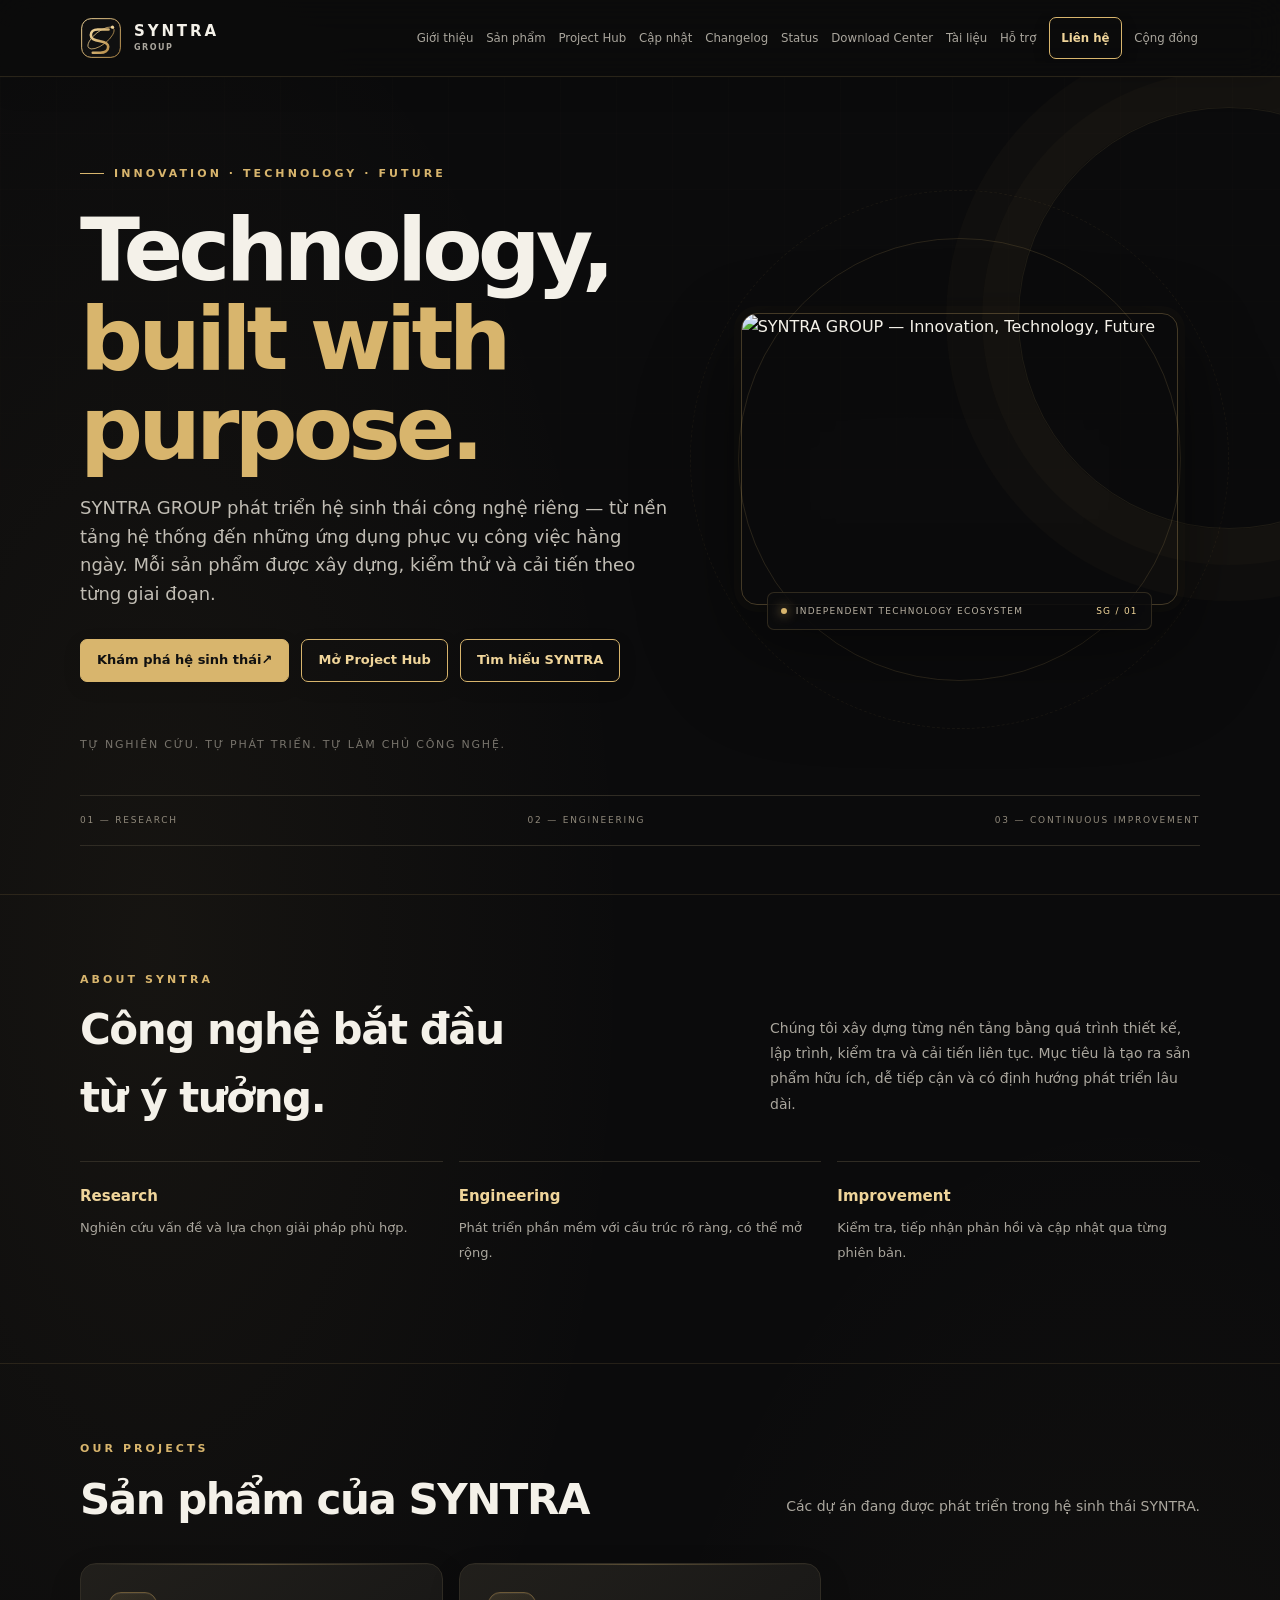
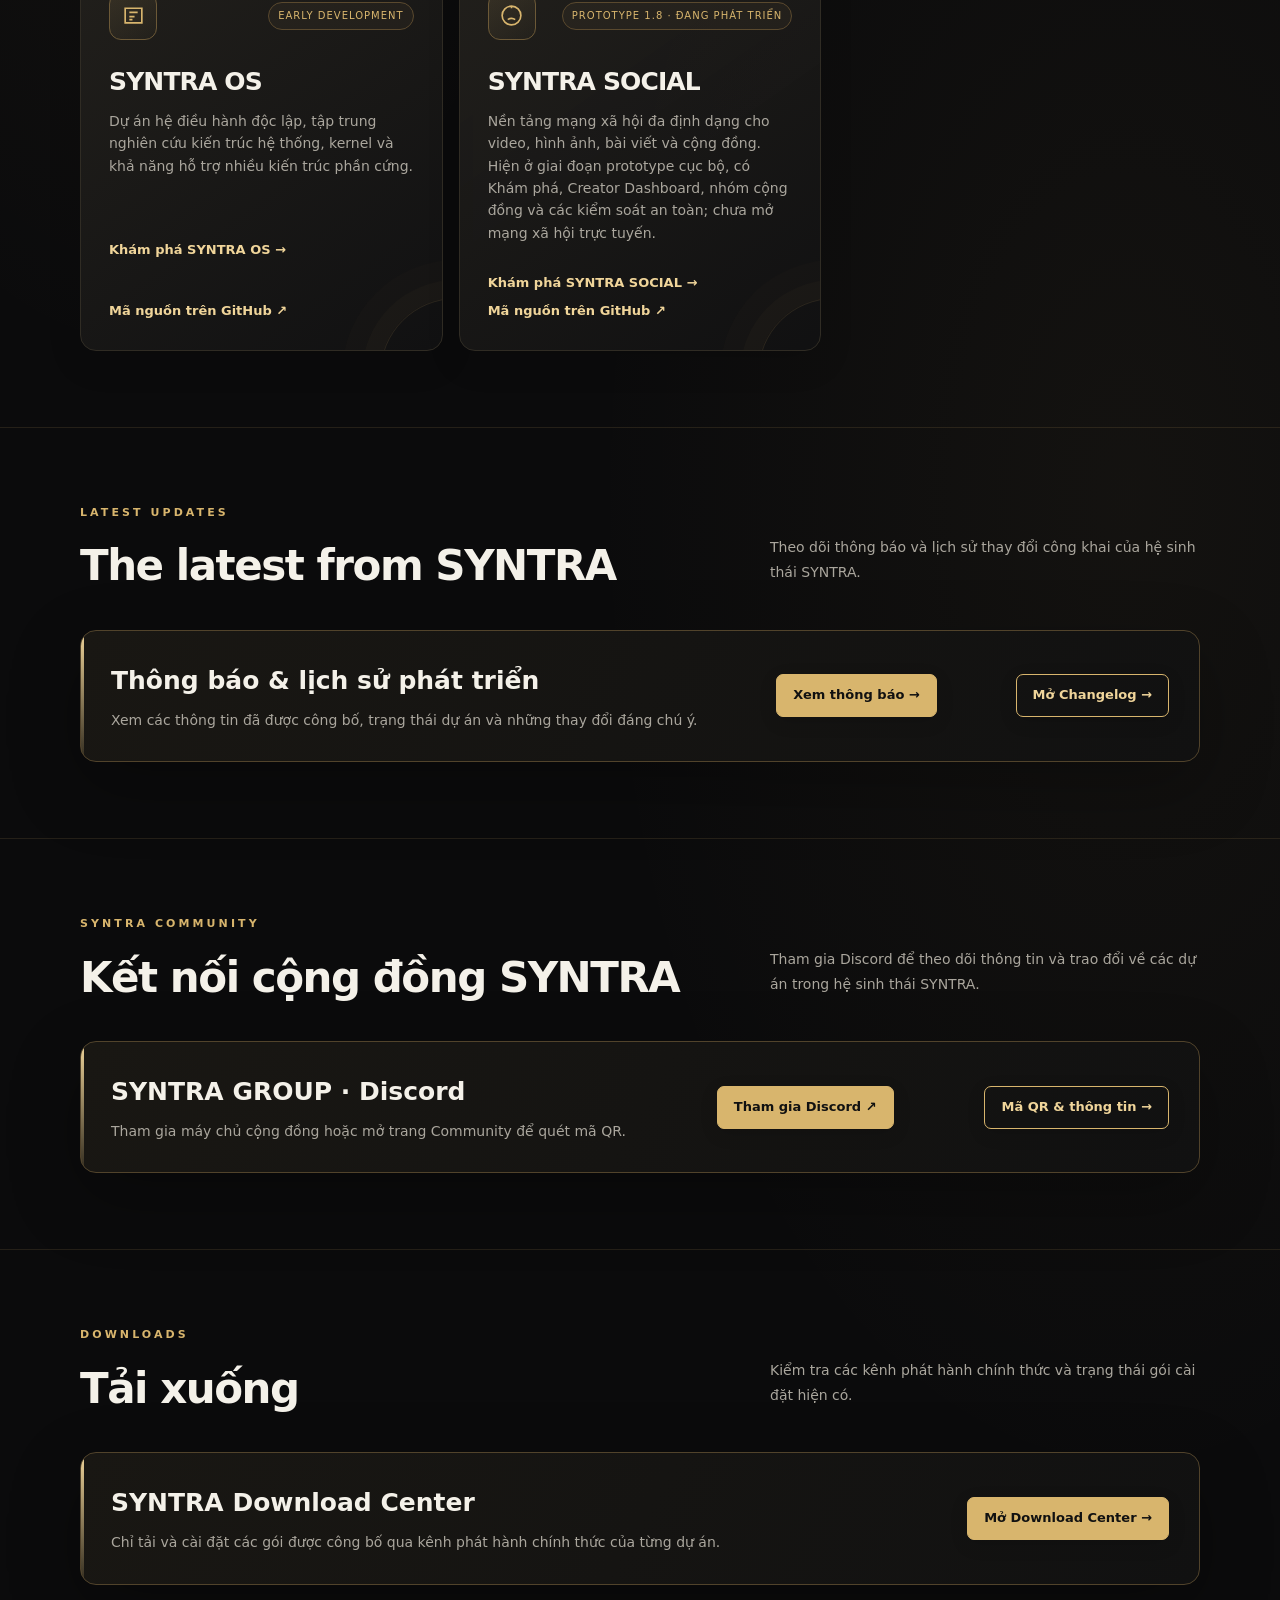
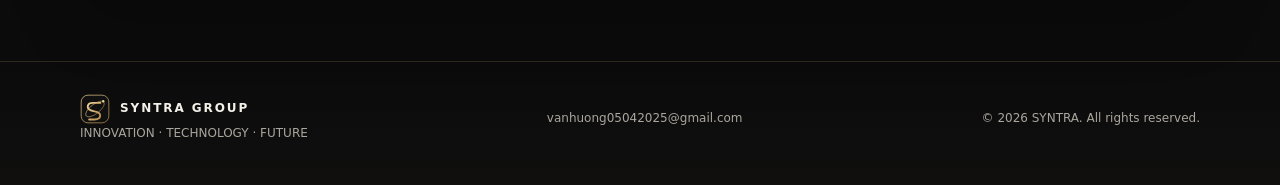
==== commit 1306afb4: "Remove discontinued SYNTRA FILES from active website" ====
--- a/index.html
+++ b/index.html
@@ -3,11 +3,11 @@
 <head>
   <meta charset="utf-8">
   <meta name="viewport" content="width=device-width, initial-scale=1">
-    <meta http-equiv="Content-Security-Policy" content="default-src 'self'; base-uri 'self'; object-src 'none'; frame-src 'none'; form-action 'self'; script-src 'self' 'sha256-x3NwXSSCVYM7sC1DGdpVwP9c28cVpxRcRk7mcyhHF1I='; style-src 'self'; img-src 'self' data: https://raw.githubusercontent.com; font-src 'self' data:; connect-src 'self'; media-src 'self'; upgrade-insecure-requests">
+    <meta http-equiv="Content-Security-Policy" content="default-src 'self'; base-uri 'self'; object-src 'none'; frame-src 'none'; form-action 'self'; script-src 'self' 'unsafe-inline'; style-src 'self' 'unsafe-inline'; img-src 'self' data: https://raw.githubusercontent.com; font-src 'self' data:; connect-src 'self'; media-src 'self'; upgrade-insecure-requests">
   <meta name="referrer" content="strict-origin-when-cross-origin">
 <meta name="theme-color" content="#101010">
   <link rel="icon" type="image/svg+xml" href="assets/syntra-mark.svg">
-  <meta name="description" content="SYNTRA GROUP — Hệ sinh thái công nghệ độc lập, phát triển SYNTRA OS, SYNTRA FILES và SYNTRA SOCIAL.">
+  <meta name="description" content="SYNTRA GROUP — Hệ sinh thái công nghệ độc lập, phát triển SYNTRA OS và SYNTRA SOCIAL.">
   <meta name="author" content="SYNTRA GROUP">
   <link rel="canonical" href="https://dea78799-dotcom.github.io/SYNTRA-Website/">
 <meta property="og:type" content="website">
@@ -21,7 +21,259 @@
 <meta name="twitter:description" content="Tự nghiên cứu, tự phát triển và làm chủ công nghệ với SYNTRA OS, SYNTRA FILES và SYNTRA SOCIAL.">
 <meta name="twitter:image" content="https://raw.githubusercontent.com/dea78799-dotcom/Hinh-anh/main/file_0000000076408209a2b7b2c33b416b28.png">
 <title>SYNTRA — Innovation • Technology • Future</title>
-  <link rel="stylesheet" href="assets/css/pages/home.css">
+  <style>
+    :root{color-scheme:dark;--bg:#0b0b0c;--panel:#141415;--panel2:#1b1b1d;--gold:#d8b56d;--gold2:#f0d59a;--text:#f4f1e9;--muted:#aaa69d;--line:#302c24;--max:1120px}
+    *{box-sizing:border-box}
+    .skip-link{position:absolute;left:12px;top:-60px;z-index:30;padding:10px 14px;background:var(--gold);color:#111;border-radius:6px;font-weight:700}
+    .skip-link:focus{top:12px}
+    :focus-visible{outline:2px solid var(--gold2);outline-offset:4px}
+    .menu-toggle{display:none;width:42px;height:42px;border:1px solid var(--line);border-radius:8px;background:transparent;color:var(--text);align-items:center;justify-content:center;cursor:pointer}
+    .menu-toggle svg{width:21px;height:21px}
+    .menu-toggle[aria-expanded="true"]{border-color:var(--gold);color:var(--gold2)}
+    .reading-progress{position:absolute;left:0;bottom:-1px;height:2px;width:0;background:var(--gold);transition:width .08s linear}
+    .hero-logo{display:block;width:min(100%,460px);height:auto;max-height:300px;object-fit:contain;object-position:left center;margin:0 0 28px;border-radius:12px;box-shadow:0 20px 60px rgba(0,0,0,.24)}
+    @media(max-width:600px){.hero-logo{width:min(100%,360px);max-height:230px;margin-bottom:22px}}
+    .hero{position:relative;overflow:hidden}
+    .hero:after{content:"";position:absolute;width:420px;height:420px;right:-160px;top:30px;border:1px solid rgba(216,181,109,.10);border-radius:50%;box-shadow:0 0 0 36px rgba(216,181,109,.025),0 0 0 72px rgba(216,181,109,.018);pointer-events:none}
+    .hero .wrap{position:relative;z-index:1}
+    html{scroll-behavior:smooth}
+    body{margin:0;background:radial-gradient(ellipse at 80% 0%,rgba(216,181,109,.10),transparent 34%),var(--bg);color:var(--text);font-family:Inter,ui-sans-serif,system-ui,-apple-system,"Segoe UI",sans-serif;line-height:1.6}
+    a{color:inherit;text-decoration:none}
+    .wrap{width:min(var(--max),calc(100% - 40px));margin:auto}
+    header{position:sticky;top:0;z-index:10;background:rgba(11,11,12,.88);backdrop-filter:blur(14px);border-bottom:1px solid rgba(216,181,109,.15)}
+    .nav{height:76px;display:flex;align-items:center;justify-content:space-between;gap:20px}
+    .brand{display:flex;align-items:center;gap:12px;font-weight:800;letter-spacing:.18em}
+    .mark{width:42px;height:42px;display:block;flex:0 0 auto;transition:transform .35s ease}.brand:hover .mark{transform:rotate(8deg) scale(1.04)}
+    .brand span:last-child{font-size:15px}
+    .brand-word{display:flex;flex-direction:column;line-height:1.1;gap:4px}
+    .brand-word small{font-size:8px;letter-spacing:.19em;color:var(--muted);font-weight:600}
+    .hero-inner{animation:hero-enter .8s ease both}
+    @keyframes hero-enter{from{opacity:0;transform:translateY(16px)}to{opacity:1;transform:translateY(0)}}
+    .card{transition:transform .25s ease,border-color .25s ease,box-shadow .25s ease}
+    .card:hover{transform:translateY(-5px);border-color:#80683e;box-shadow:0 14px 36px rgba(0,0,0,.22)}
+    .product-icon svg{width:25px;height:25px;display:block}
+    @media(prefers-reduced-motion:reduce){html{scroll-behavior:auto}*,*::before,*::after{animation-duration:.01ms!important;animation-iteration-count:1!important;transition-duration:.01ms!important}}
+    nav{display:flex;align-items:center;gap:26px;color:var(--muted);font-size:13px}
+    nav a:hover,.text-link:hover{color:var(--gold2)}
+    .nav-cta,.button{display:inline-flex;align-items:center;justify-content:center;border:1px solid var(--gold);border-radius:7px;padding:10px 16px;color:var(--gold2);font-size:13px;font-weight:700;transition:.2s}
+    .nav-cta:hover,.button:hover{background:var(--gold);color:#111}
+    .hero{padding:88px 0 48px;min-height:0;display:block}.hero-layout{display:grid;grid-template-columns:minmax(0,1.05fr) minmax(300px,.85fr);align-items:center;gap:44px}.hero-copy{position:relative;z-index:2}.hero-visual{position:relative;min-height:350px;display:flex;align-items:center;justify-content:center;padding:22px}.hero-logo{position:relative;z-index:1;width:min(100%,460px);max-height:310px;object-fit:contain;object-position:center;margin:0;border:1px solid rgba(216,181,109,.2);box-shadow:0 30px 90px rgba(0,0,0,.42)}.hero-orbit{position:absolute;border:1px solid rgba(216,181,109,.15);border-radius:50%;aspect-ratio:1;pointer-events:none}.orbit-one{width:92%;}.orbit-two{width:112%;border-style:dashed;opacity:.45}.hero-visual-caption{position:absolute;z-index:2;left:10%;right:10%;bottom:4px;display:flex;align-items:center;gap:9px;padding:11px 13px;background:rgba(12,12,13,.86);border:1px solid rgba(216,181,109,.18);border-radius:7px;color:#b9b1a2;font-size:9px;letter-spacing:.14em}.caption-dot{width:6px;height:6px;background:var(--gold);border-radius:50%;box-shadow:0 0 12px var(--gold)}.caption-index{margin-left:auto;color:var(--gold2)}.eyebrow{display:flex;align-items:center;gap:10px}.eyebrow-line{width:24px;height:1px;background:var(--gold)}.hero-bottomline{display:flex;justify-content:space-between;gap:16px;margin-top:42px;padding:17px 0;border-top:1px solid var(--line);border-bottom:1px solid var(--line);color:#77736b;font-size:9px;letter-spacing:.17em}
+    .eyebrow{color:var(--gold);font-size:11px;font-weight:800;letter-spacing:.28em;text-transform:uppercase}
+    h1{font-size:clamp(46px,8vw,88px);line-height:1.02;letter-spacing:-.055em;margin:22px 0 20px;font-weight:750}
+    h1 span{color:var(--gold)}
+    .lead{max-width:650px;color:#c1bdb4;font-size:clamp(15px,2vw,18px)}
+    .hero-actions{display:flex;flex-wrap:wrap;gap:12px;margin-top:30px}
+    .button.primary{background:var(--gold);color:#111}
+    .button.primary:hover{background:var(--gold2)}
+    .hero-note{margin-top:54px;color:#77736b;font-size:11px;letter-spacing:.16em}
+    section{padding:76px 0;border-top:1px solid rgba(216,181,109,.12)}
+    .section-head{display:flex;justify-content:space-between;align-items:end;gap:24px;margin-bottom:30px}
+    h2{font-size:clamp(28px,4vw,42px);letter-spacing:-.035em;margin:8px 0 0}
+    .section-desc{max-width:430px;color:var(--muted);font-size:14px}
+    .grid{display:grid;grid-template-columns:repeat(3,minmax(0,1fr));gap:16px}
+    .card{background:linear-gradient(145deg,rgba(30,29,26,.96),rgba(17,17,18,.98));border:1px solid var(--line);border-radius:13px;padding:26px;min-height:280px;display:flex;flex-direction:column;position:relative;overflow:hidden}.card:before{content:"";position:absolute;inset:0 0 auto;height:1px;background:linear-gradient(90deg,transparent,rgba(216,181,109,.55),transparent);opacity:.6}.card h3{letter-spacing:-.035em}.card .text-link{display:inline-flex;align-items:center;gap:6px;width:fit-content;padding-top:7px}
+    .card-top{display:flex;align-items:center;justify-content:space-between;gap:12px}
+    .product-icon{width:48px;height:48px;border:1px solid #6c5937;border-radius:12px;display:grid;place-items:center;color:var(--gold);font-size:22px}
+    .status{font-size:10px;letter-spacing:.1em;text-transform:uppercase;color:var(--gold);border:1px solid #5a492e;border-radius:30px;padding:5px 9px}
+    h3{font-size:25px;margin:22px 0 8px}
+    .card p{color:var(--muted);font-size:14px;margin:0 0 22px;max-width:470px}
+    .card .text-link{margin-top:auto;color:var(--gold2);font-size:13px;font-weight:700}
+    .download{background:linear-gradient(120deg,#191713,#111);border:1px solid #51432b;border-radius:14px;padding:30px;display:flex;align-items:center;justify-content:space-between;gap:24px}
+    .download h3{margin:0 0 8px}
+    .download p{margin:0;color:var(--muted);font-size:14px}
+    .disabled{opacity:.5;cursor:not-allowed;pointer-events:none}
+    .principles{display:grid;grid-template-columns:repeat(3,1fr);gap:16px}
+    .principle{padding:22px 0;border-top:1px solid var(--line)}
+    .principle b{display:block;color:var(--gold2);font-size:15px;margin-bottom:6px}
+    .principle span{color:var(--muted);font-size:13px}
+    footer{padding:32px 0 42px;border-top:1px solid rgba(216,181,109,.15);color:var(--muted);font-size:12px}
+    .footer-row{display:flex;align-items:center;justify-content:space-between;gap:20px;flex-wrap:wrap}
+    .footer-brand{color:var(--text);font-weight:800;letter-spacing:.16em}
+    @media(max-width:700px){
+      .wrap{width:min(100% - 30px,var(--max))}.nav{height:66px}
+      .menu-toggle{display:inline-flex}
+      nav{display:none;position:absolute;top:calc(100% + 1px);left:0;right:0;padding:14px 20px 18px;background:#111;border-bottom:1px solid var(--line);flex-direction:column;align-items:stretch;gap:4px}
+      nav.open{display:flex}
+      nav a{padding:11px 8px}
+      nav a:not(.nav-cta){display:block}
+      nav .nav-cta{margin-top:6px}
+      .hero{padding:62px 0 34px;min-height:0}.hero:after{width:250px;height:250px;right:-170px;top:30px}.hero-layout{grid-template-columns:1fr;gap:26px}.hero-copy{order:1}.hero-visual{order:0;min-height:230px;max-width:520px;width:100%;margin:auto;padding:8px 18px 24px}.hero-logo{width:min(100%,330px);max-height:210px}.hero-visual-caption{bottom:0;left:12%;right:12%;font-size:8px}.hero-bottomline{margin-top:24px;font-size:8px;letter-spacing:.08em;gap:8px}.hero-note{margin-top:32px}
+      .section-head{display:block}.section-desc{margin-top:12px}.grid{grid-template-columns:1fr}.card{min-height:220px}
+      .download{align-items:flex-start;flex-direction:column}.principles{grid-template-columns:1fr;gap:8px}section{padding:58px 0}
+    }
+    @media(min-width:701px){.menu-toggle{display:none!important}nav{display:flex!important}}
+  
+/* SYNTRA responsive refinement */
+img,svg,video{max-width:100%}
+button,a{-webkit-tap-highlight-color:transparent}
+main{min-width:0}
+@media(min-width:701px) and (max-width:1050px){
+  .wrap{width:min(var(--max,1120px),calc(100% - 48px))}
+  nav,.navlinks{gap:clamp(10px,1.6vw,20px)}
+  .hero-layout{gap:28px}
+  .grid{gap:14px}
+}
+@media(max-width:700px){
+  .wrap{width:calc(100% - 32px)}
+  h1{overflow-wrap:anywhere}
+  .lead{font-size:15px}
+  .section-head{align-items:flex-start}
+  .actions,.hero-actions{width:100%}
+  .actions .button,.hero-actions .button{min-height:44px}
+  .card,.panel,.announcement{min-width:0}
+  footer .wrap,footer .footer-inner{align-items:flex-start}
+}
+@media(max-width:380px){
+  .wrap{width:calc(100% - 24px)}
+  .brand{letter-spacing:.1em}
+  .brand img,.mark{width:34px;height:34px}
+  h1{font-size:clamp(36px,12vw,48px)}
+  .button{padding:10px 12px;font-size:12px}
+}
+
+/* v2.11 — refined visual system */
+:root{
+  --gold-soft:rgba(216,181,109,.16);
+  --surface-shadow:0 24px 70px rgba(0,0,0,.28);
+}
+body{
+  background:
+    radial-gradient(ellipse at 12% 28%,rgba(216,181,109,.055),transparent 30%),
+    radial-gradient(ellipse at 88% 62%,rgba(216,181,109,.045),transparent 34%),
+    var(--bg);
+}
+header{
+  background:rgba(11,11,12,.82);
+  -webkit-backdrop-filter:blur(18px);
+  backdrop-filter:blur(18px);
+  box-shadow:0 8px 30px rgba(0,0,0,.12);
+}
+.nav{min-width:0}
+nav a:not(.nav-cta){
+  position:relative;
+  transition:color .2s ease;
+}
+nav a:not(.nav-cta)::after{
+  content:"";
+  position:absolute;
+  left:8px;right:8px;bottom:5px;
+  height:1px;
+  background:var(--gold);
+  transform:scaleX(0);
+  transform-origin:left;
+  transition:transform .22s ease;
+}
+nav a:not(.nav-cta):hover::after{transform:scaleX(1)}
+.nav-cta,.button{
+  min-height:42px;
+  box-shadow:0 5px 18px rgba(0,0,0,.12);
+}
+.hero{isolation:isolate}
+.hero:before{
+  content:"";
+  position:absolute;
+  inset:0;
+  z-index:-1;
+  opacity:.22;
+  pointer-events:none;
+  background-image:linear-gradient(rgba(216,181,109,.055) 1px,transparent 1px),linear-gradient(90deg,rgba(216,181,109,.055) 1px,transparent 1px);
+  background-size:56px 56px;
+  mask-image:linear-gradient(to bottom,black,transparent 82%);
+}
+.hero-visual{filter:drop-shadow(0 22px 44px rgba(0,0,0,.18))}
+.hero-logo{
+  border-color:rgba(216,181,109,.28);
+  border-radius:16px;
+  box-shadow:0 28px 80px rgba(0,0,0,.48),0 0 0 7px rgba(216,181,109,.025);
+}
+.hero-visual-caption{
+  -webkit-backdrop-filter:blur(12px);
+  backdrop-filter:blur(12px);
+}
+.hero-bottomline{
+  color:#918a7c;
+  letter-spacing:.2em;
+}
+section:not(.hero){scroll-margin-top:88px}
+.section-head{align-items:flex-end}
+.section-head h2{max-width:680px}
+.section-desc{line-height:1.8}
+.card{
+  border-radius:16px;
+  padding:28px;
+  background:linear-gradient(145deg,rgba(34,32,28,.94),rgba(17,17,18,.98));
+  box-shadow:0 12px 34px rgba(0,0,0,.12);
+}
+.card:after{
+  content:"";
+  position:absolute;
+  width:150px;height:150px;
+  right:-90px;bottom:-100px;
+  border:1px solid rgba(216,181,109,.12);
+  border-radius:50%;
+  box-shadow:0 0 0 18px rgba(216,181,109,.018),0 0 0 38px rgba(216,181,109,.012);
+  pointer-events:none;
+}
+.product-icon{
+  background:linear-gradient(145deg,rgba(216,181,109,.12),rgba(216,181,109,.025));
+  box-shadow:inset 0 1px rgba(255,255,255,.06);
+}
+.status{background:rgba(216,181,109,.045)}
+.download{
+  position:relative;
+  overflow:hidden;
+  border-radius:16px;
+  box-shadow:var(--surface-shadow);
+}
+.download:before{
+  content:"";
+  position:absolute;
+  top:0;left:0;bottom:0;
+  width:3px;
+  background:linear-gradient(180deg,var(--gold2),rgba(216,181,109,.12));
+}
+.principle{transition:border-color .2s ease,transform .2s ease}
+.principle:hover{border-color:var(--gold);transform:translateY(-2px)}
+footer{background:linear-gradient(180deg,transparent,rgba(216,181,109,.025))}
+:focus-visible{outline-offset:4px}
+@media(max-width:700px){
+  header{background:rgba(11,11,12,.94)}
+  nav{border:1px solid rgba(216,181,109,.16);border-radius:0 0 12px 12px;box-shadow:0 20px 40px rgba(0,0,0,.38)}
+  nav a:not(.nav-cta)::after{display:none}
+  .hero:before{background-size:38px 38px;opacity:.15}
+  .hero-visual{filter:none}
+  .hero-logo{border-radius:12px}
+  .hero-bottomline{letter-spacing:.08em;flex-wrap:wrap}
+  .card{padding:23px}
+  .download{padding:24px}
+  .hero-actions .button{flex:1 1 190px}
+}
+@media(hover:none){
+  .card:hover,.principle:hover{transform:none;box-shadow:none}
+}
+
+
+
+/* v2.15 — navigation and mobile usability */
+@media(min-width:701px){
+  .nav{gap:clamp(10px,1.5vw,20px)}
+  #main-nav{flex:1 1 auto;min-width:0;max-width:calc(100% - 170px);justify-content:flex-end;gap:clamp(8px,1vw,14px);overflow-x:auto;overflow-y:hidden;white-space:nowrap;scrollbar-width:none;padding:4px 2px}
+  #main-nav::-webkit-scrollbar{display:none}
+  #main-nav a{flex:0 0 auto;font-size:clamp(10px,.92vw,12px)}
+  #main-nav .nav-cta{padding:8px 11px}
+}
+@media(max-width:700px){
+  #main-nav{max-height:calc(100dvh - 68px);overflow-y:auto;overscroll-behavior:contain;padding-bottom:max(18px,env(safe-area-inset-bottom))}
+  #main-nav a{min-height:44px}
+  .hero-actions .button{flex:1 1 170px}
+  .hero-visual{min-height:210px}
+}
+@media(max-width:380px){
+  .hero-actions{gap:9px}
+  .hero-actions .button{flex-basis:100%;width:100%}
+}
+
+</style>
 <link rel="preconnect" href="https://raw.githubusercontent.com" crossorigin>
 </head>
 <body>
@@ -37,7 +289,9 @@
         <a href="about/">Giới thiệu</a>
         <a href="#products">Sản phẩm</a>
         <a href="projects/">Project Hub</a>
-        <a href="updates/">Cập nhật</a>\n        <a href="changelog/">Changelog</a><a href="status/">Status</a>
+        <a href="updates/">Cập nhật</a>
+        <a href="changelog/">Changelog</a>
+        <a href="status/">Status</a>
         <a href="downloads/">Download Center</a>
         <a href="docs/">Tài liệu</a>
         <a href="support/">Hỗ trợ</a>
@@ -47,7 +301,7 @@
     </div>
   </header>
   <main id="main-content" tabindex="-1">
-    <section class="hero" id="home">
+    <section class="hero" id="home" style="border-top:0">
       <div class="wrap hero-inner">
         <div class="hero-layout">
           <div class="hero-copy">
@@ -56,6 +310,7 @@
             <p class="lead">SYNTRA GROUP phát triển hệ sinh thái công nghệ riêng — từ nền tảng hệ thống đến những ứng dụng phục vụ công việc hằng ngày. Mỗi sản phẩm được xây dựng, kiểm thử và cải tiến theo từng giai đoạn.</p>
             <div class="hero-actions">
               <a class="button primary" href="#products">Khám phá hệ sinh thái <span aria-hidden="true">↗</span></a>
+              <a class="button" href="projects/">Mở Project Hub</a>
               <a class="button" href="#about">Tìm hiểu SYNTRA</a>
             </div>
             <div class="hero-note">TỰ NGHIÊN CỨU. TỰ PHÁT TRIỂN. TỰ LÀM CHỦ CÔNG NGHỆ.</div>
@@ -101,13 +356,6 @@
             <a class="text-link" href="https://github.com/dea78799-dotcom/SyntraOS" target="_blank" rel="noopener noreferrer">Mã nguồn trên GitHub ↗</a>
           </article>
           <article class="card">
-            <div class="card-top"><div class="product-icon" aria-hidden="true"><svg viewBox="0 0 24 24" fill="none" stroke="currentColor" stroke-width="1.6"><path d="M3 7.5A2.5 2.5 0 0 1 5.5 5H10l2 2h6.5A2.5 2.5 0 0 1 21 9.5v8a2.5 2.5 0 0 1-2.5 2.5h-13A2.5 2.5 0 0 1 3 17.5z"/></svg></div><span class="status">Đang kiểm thử & nâng cấp</span></div>
-            <h3>SYNTRA FILES</h3>
-            <p>Ứng dụng quản lý tệp Android theo định hướng mobile-first. Dự án hiện đang trong quá trình kiểm thử và nâng cấp.</p>
-            <a class="text-link" href="products/syntra-files.html">Khám phá SYNTRA FILES →</a>
-            <a class="text-link" href="https://github.com/dea78799-dotcom/Syntra-Files" target="_blank" rel="noopener noreferrer">Mã nguồn trên GitHub ↗</a>
-          </article>
-          <article class="card">
             <div class="card-top"><div class="product-icon" aria-hidden="true"><svg viewBox="0 0 24 24" fill="none" stroke="currentColor" stroke-width="1.6"><circle cx="12" cy="12" r="9"/><path d="M8 12h.01M16 12h.01M8.5 16c1.8-1.7 5.2-1.7 7 0M12 3v2"/></svg></div><span class="status">Prototype 1.8 · Đang phát triển</span></div>
             <h3>SYNTRA SOCIAL</h3>
             <p>Nền tảng mạng xã hội đa định dạng cho video, hình ảnh, bài viết và cộng đồng. Hiện ở giai đoạn prototype cục bộ, có Khám phá, Creator Dashboard, nhóm cộng đồng và các kiểm soát an toàn; chưa mở mạng xã hội trực tuyến.</p>
@@ -126,15 +374,15 @@
         <div class="eyebrow">Latest updates</div>
         <div class="section-head">
           <h2>The latest from SYNTRA</h2>
-          <p class="section-desc">Theo dõi phiên bản và những thay đổi mới nhất của các dự án.</p>
+          <p class="section-desc">Theo dõi thông báo và lịch sử thay đổi công khai của hệ sinh thái SYNTRA.</p>
         </div>
         <div class="download">
           <div>
-            <h3>SYNTRA FILES · v0.75.0</h3>
-            <p>Tinh gọn điều hướng điện thoại: chuyển tìm kiếm, chế độ danh sách/lưới, sắp xếp, Yêu thích và Gần đây vào menu thao tác; giữ nguyên các chức năng hiện có.</p>
+            <h3>Thông báo & lịch sử phát triển</h3>
+            <p>Xem các thông tin đã được công bố, trạng thái dự án và những thay đổi đáng chú ý.</p>
           </div>
-          <a class="button" href="updates/">Xem lịch sử cập nhật →</a>
-          <a class="button" href="docs/">Tài liệu sản phẩm →</a>
+          <a class="button primary" href="updates/">Xem thông báo →</a>
+          <a class="button" href="changelog/">Mở Changelog →</a>
         </div>
       </div>
     </section>
@@ -162,21 +410,21 @@
         <div class="eyebrow">Downloads</div>
         <div class="section-head">
           <h2>Tải xuống</h2>
-          <p class="section-desc">Các bản phát hành chính thức sẽ được đăng tại đây khi đã sẵn sàng.</p>
+          <p class="section-desc">Kiểm tra các kênh phát hành chính thức và trạng thái gói cài đặt hiện có.</p>
         </div>
         <div class="download">
           <div>
-            <h3>SYNTRA FILES · Android</h3>
-            <p>Chưa có APK phát hành chính thức. Liên kết tải sẽ được cập nhật sau khi bản cài đặt được đóng gói và kiểm tra.</p>
+            <h3>SYNTRA Download Center</h3>
+            <p>Chỉ tải và cài đặt các gói được công bố qua kênh phát hành chính thức của từng dự án.</p>
           </div>
-          <span class="button disabled" aria-disabled="true">Chưa phát hành</span>
+          <a class="button primary" href="downloads/">Mở Download Center →</a>
         </div>
       </div>
     </section>
   </main>
   <footer>
     <div class="wrap footer-row">
-      <div><div class="footer-brand"><img decoding="async" src="assets/syntra-mark.svg" alt="" width="30" height="30">SYNTRA GROUP</div><div>INNOVATION · TECHNOLOGY · FUTURE</div></div>
+      <div><div class="footer-brand" style="display:flex;align-items:center;gap:10px"><img decoding="async" src="assets/syntra-mark.svg" alt="" width="30" height="30">SYNTRA GROUP</div><div>INNOVATION · TECHNOLOGY · FUTURE</div></div>
       <a class="text-link" href="mailto:vanhuong05042025@gmail.com">vanhuong05042025@gmail.com</a>
       <div>© <span id="year"></span> SYNTRA. All rights reserved.</div>
     </div>
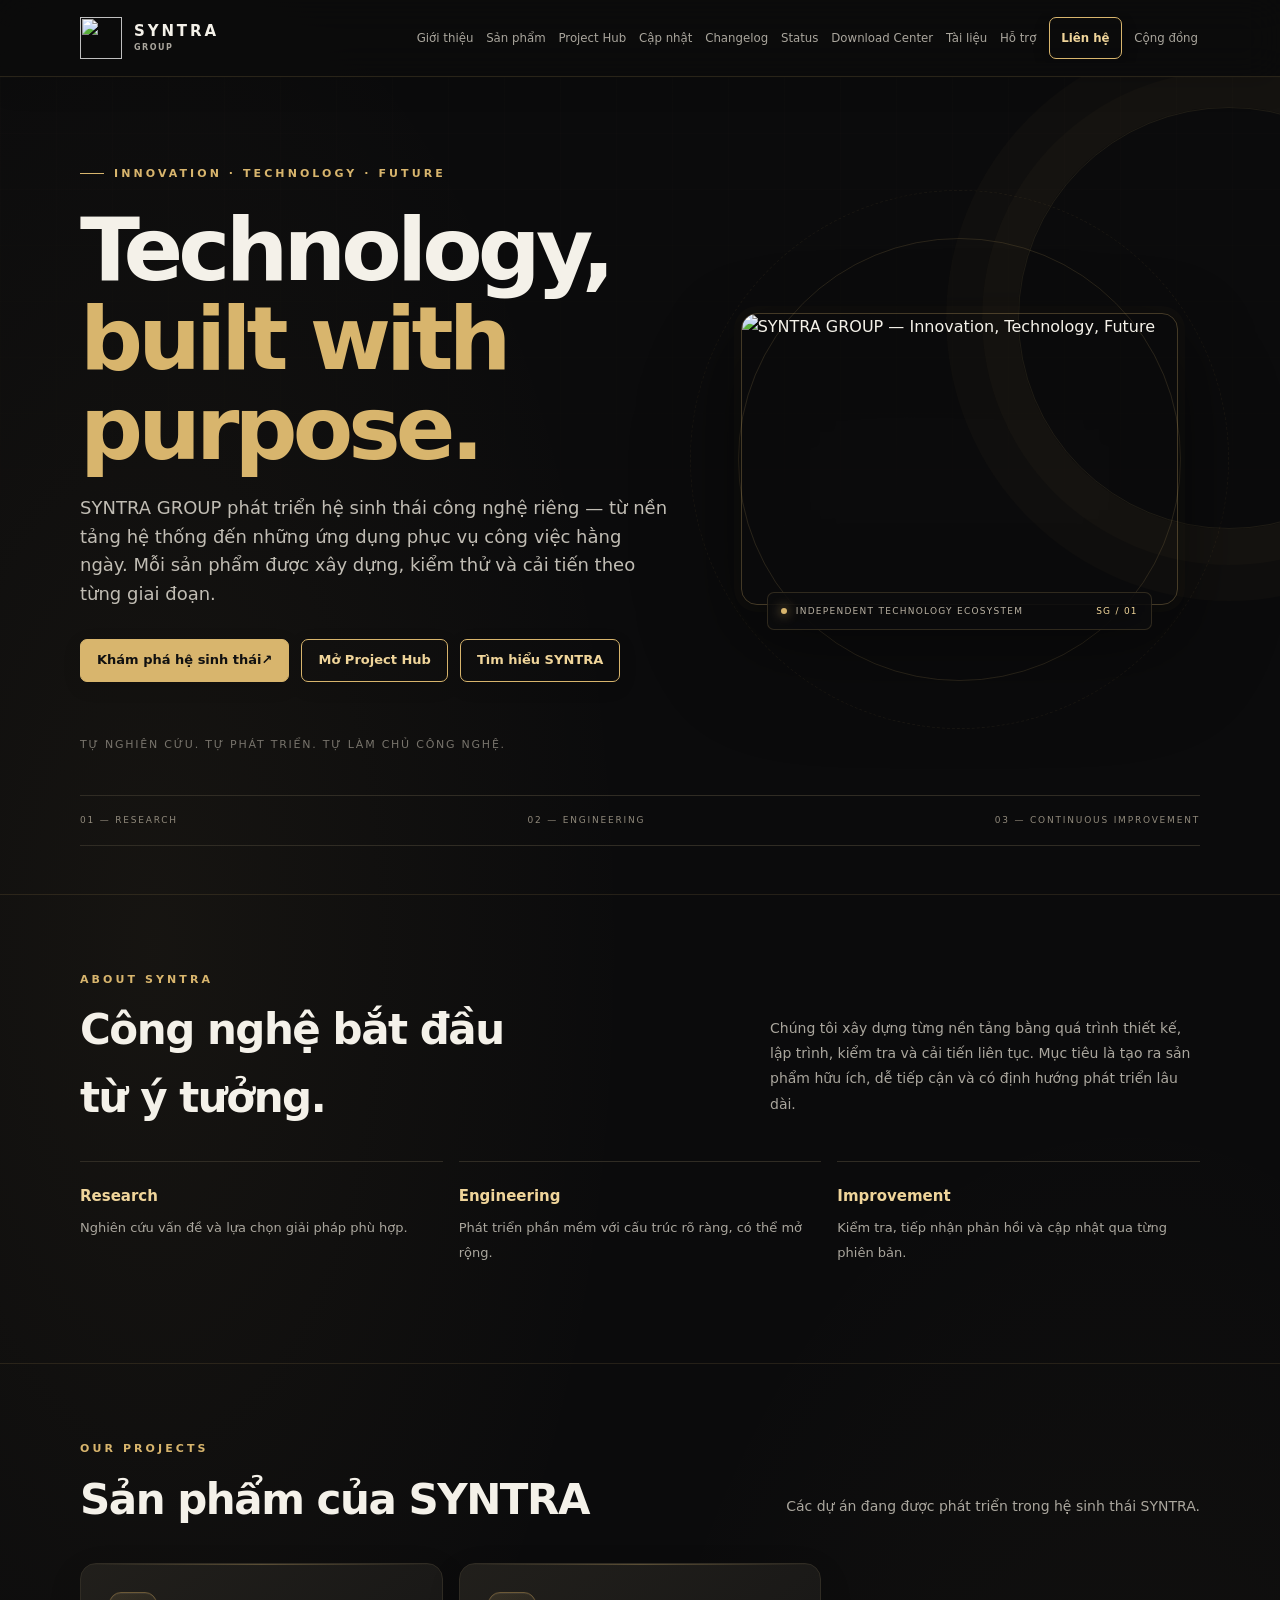
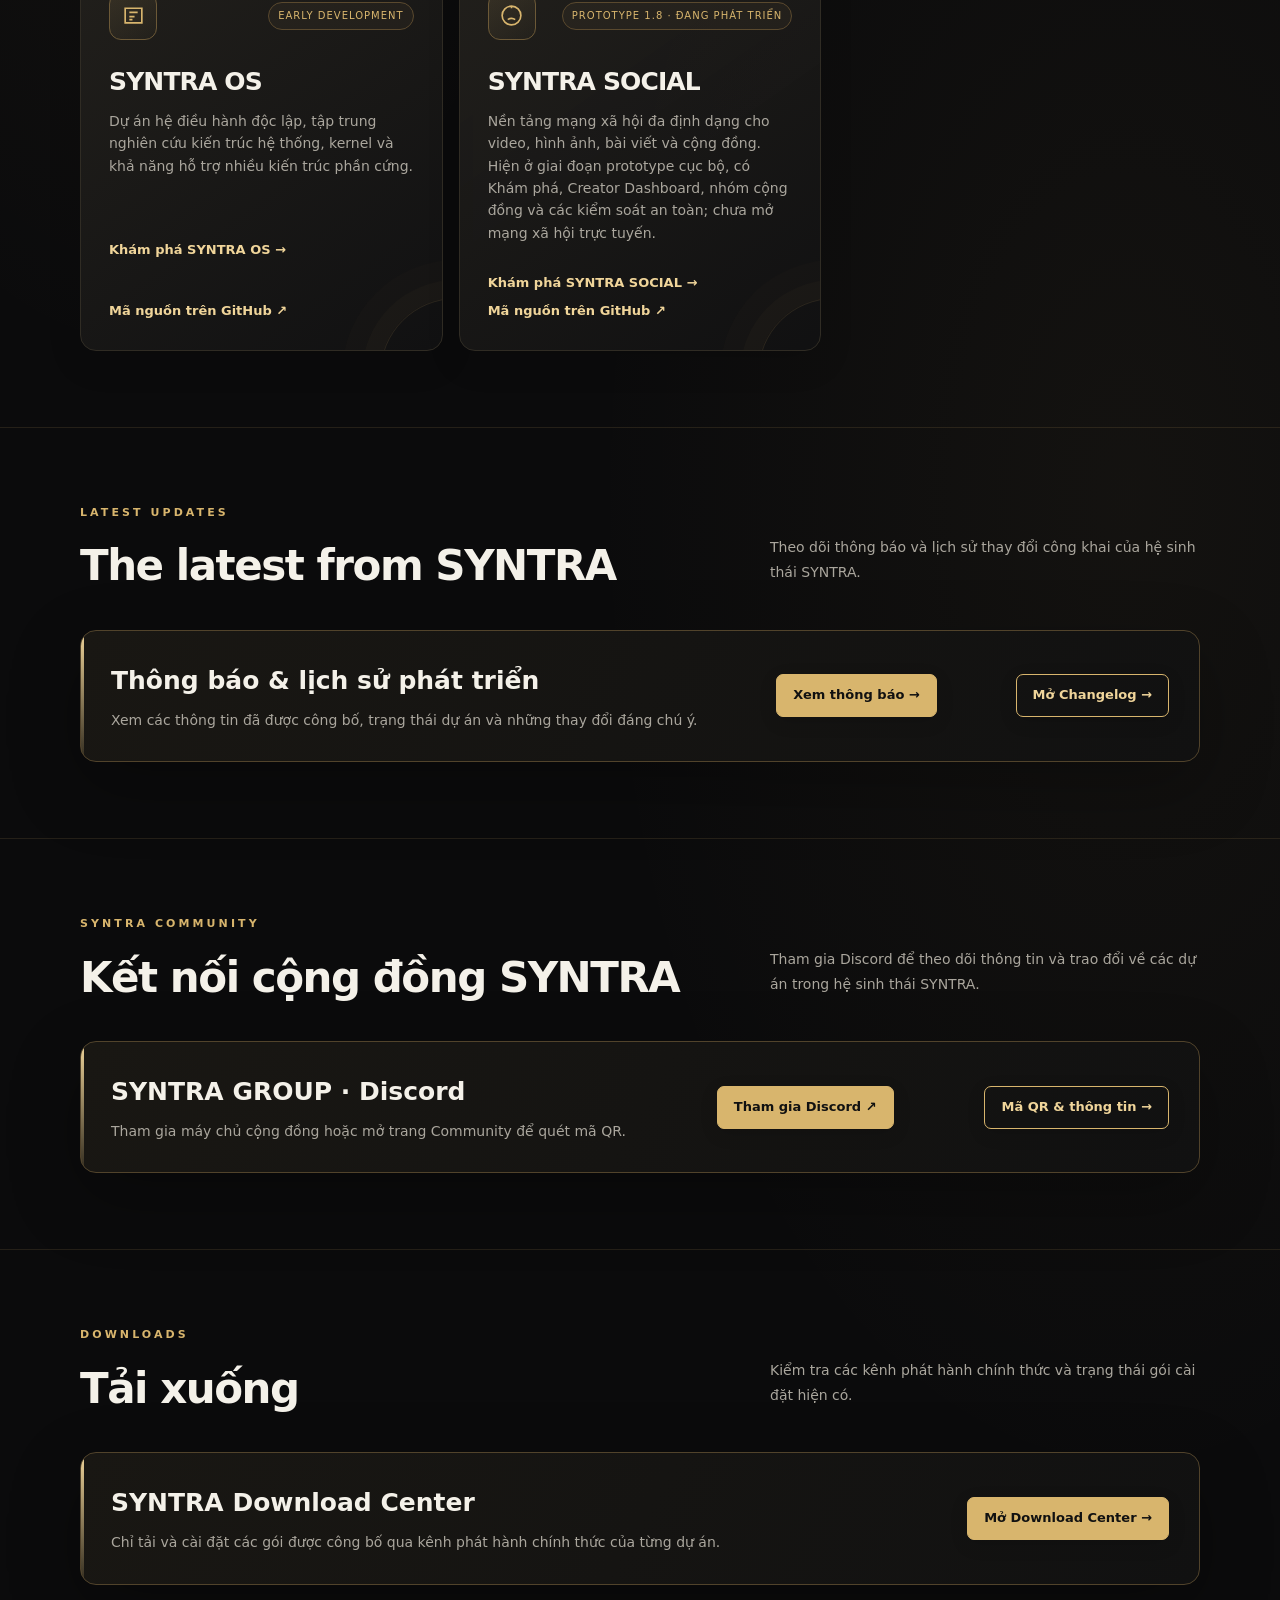
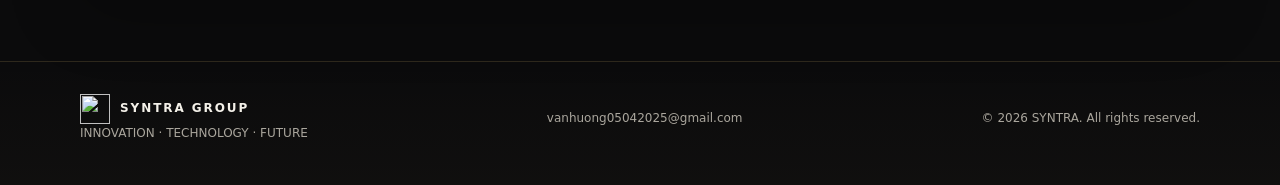
==== commit 1ac86762: "Update SYNTRA brand logo across website" ====
--- a/index.html
+++ b/index.html
@@ -12,13 +12,13 @@
   <link rel="canonical" href="https://dea78799-dotcom.github.io/SYNTRA-Website/">
 <meta property="og:type" content="website">
 <meta property="og:title" content="SYNTRA GROUP — Innovation · Technology · Future">
-<meta property="og:description" content="Tự nghiên cứu, tự phát triển và làm chủ công nghệ với SYNTRA OS, SYNTRA FILES và SYNTRA SOCIAL.">
+<meta property="og:description" content="Tự nghiên cứu, tự phát triển và làm chủ công nghệ với SYNTRA OS và SYNTRA SOCIAL.">
 <meta property="og:url" content="https://dea78799-dotcom.github.io/SYNTRA-Website/">
 <meta property="og:image" content="https://raw.githubusercontent.com/dea78799-dotcom/Hinh-anh/main/file_0000000076408209a2b7b2c33b416b28.png">
 <meta property="og:image:alt" content="SYNTRA GROUP — Innovation, Technology, Future">
 <meta name="twitter:card" content="summary_large_image">
 <meta name="twitter:title" content="SYNTRA GROUP — Innovation · Technology · Future">
-<meta name="twitter:description" content="Tự nghiên cứu, tự phát triển và làm chủ công nghệ với SYNTRA OS, SYNTRA FILES và SYNTRA SOCIAL.">
+<meta name="twitter:description" content="Tự nghiên cứu, tự phát triển và làm chủ công nghệ với SYNTRA OS và SYNTRA SOCIAL.">
 <meta name="twitter:image" content="https://raw.githubusercontent.com/dea78799-dotcom/Hinh-anh/main/file_0000000076408209a2b7b2c33b416b28.png">
 <title>SYNTRA — Innovation • Technology • Future</title>
   <style>
@@ -281,7 +281,7 @@
   <header>
     <div class="reading-progress" id="reading-progress" aria-hidden="true"></div>
     <div class="wrap nav">
-      <a class="brand" href="#home" aria-label="SYNTRA trang chủ"><img decoding="async" class="mark" src="assets/syntra-mark.svg" alt=""><span class="brand-word"><span>SYNTRA</span><small>GROUP</small></span></a>
+      <a class="brand" href="#home" aria-label="SYNTRA trang chủ"><img decoding="async" class="mark" src="https://raw.githubusercontent.com/dea78799-dotcom/Hinh-anh/refs/heads/main/Screenshot_2026_1126_114218.png" alt=""><span class="brand-word"><span>SYNTRA</span><small>GROUP</small></span></a>
       <button class="menu-toggle" id="menu-toggle" type="button" aria-label="Mở menu" aria-expanded="false" aria-controls="main-nav">
         <svg viewBox="0 0 24 24" fill="none" stroke="currentColor" stroke-width="1.8" stroke-linecap="round" aria-hidden="true"><path d="M4 7h16M4 12h16M4 17h16"/></svg>
       </button>
@@ -424,7 +424,7 @@
   </main>
   <footer>
     <div class="wrap footer-row">
-      <div><div class="footer-brand" style="display:flex;align-items:center;gap:10px"><img decoding="async" src="assets/syntra-mark.svg" alt="" width="30" height="30">SYNTRA GROUP</div><div>INNOVATION · TECHNOLOGY · FUTURE</div></div>
+      <div><div class="footer-brand" style="display:flex;align-items:center;gap:10px"><img decoding="async" src="https://raw.githubusercontent.com/dea78799-dotcom/Hinh-anh/refs/heads/main/Screenshot_2026_1126_114218.png" alt="" width="30" height="30">SYNTRA GROUP</div><div>INNOVATION · TECHNOLOGY · FUTURE</div></div>
       <a class="text-link" href="mailto:vanhuong05042025@gmail.com">vanhuong05042025@gmail.com</a>
       <div>© <span id="year"></span> SYNTRA. All rights reserved.</div>
     </div>
